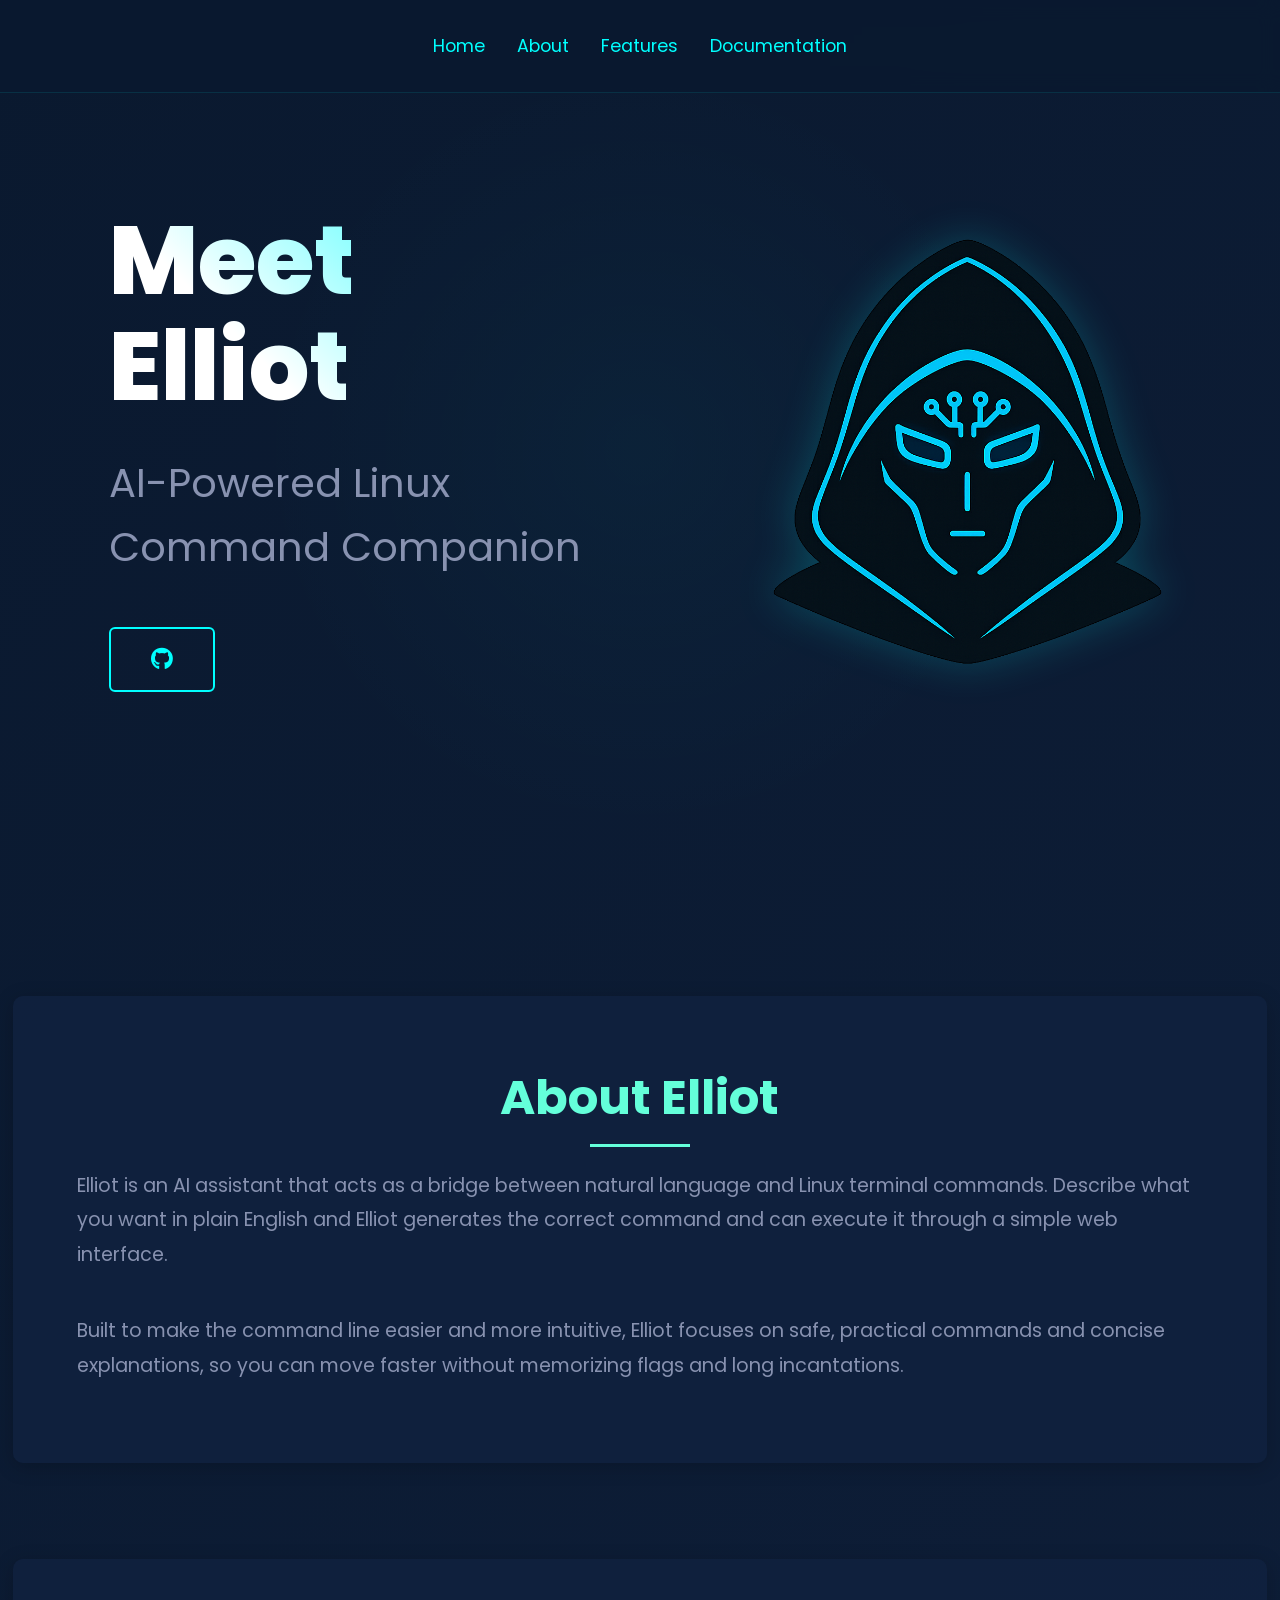
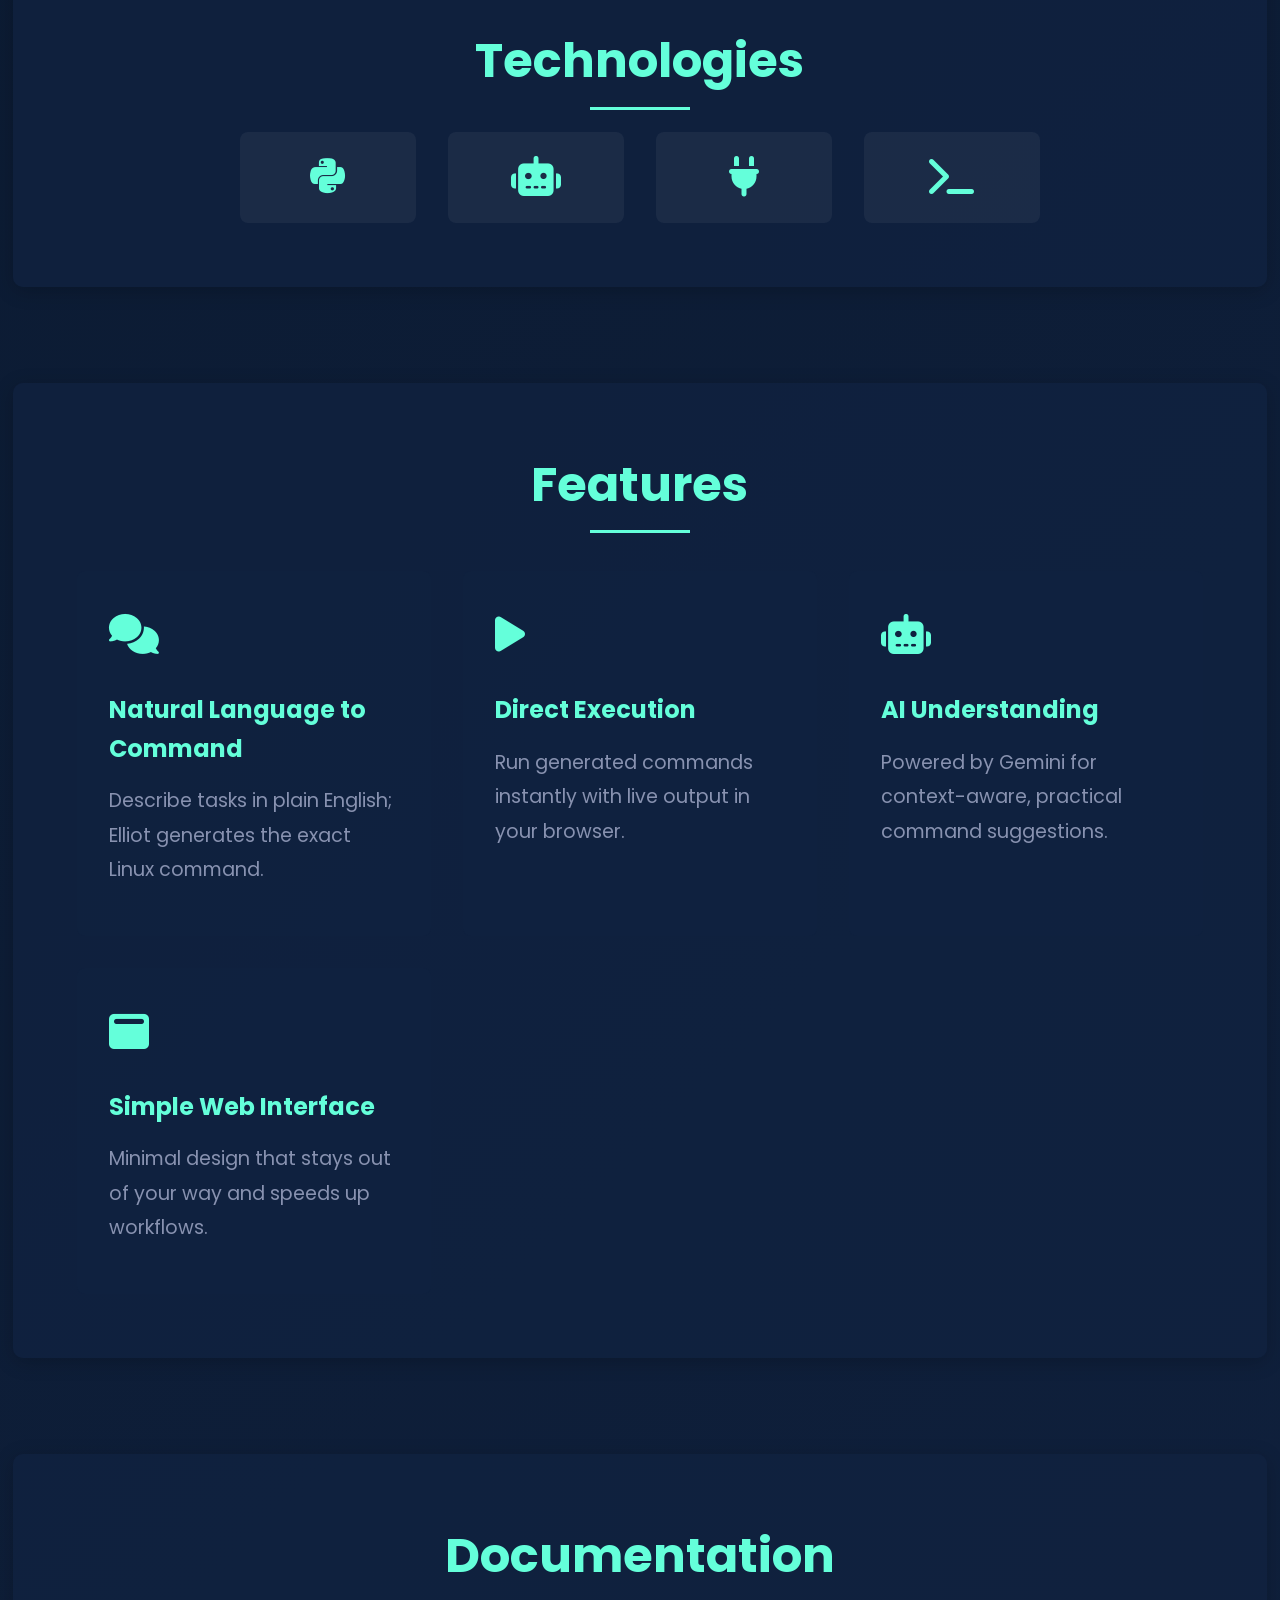
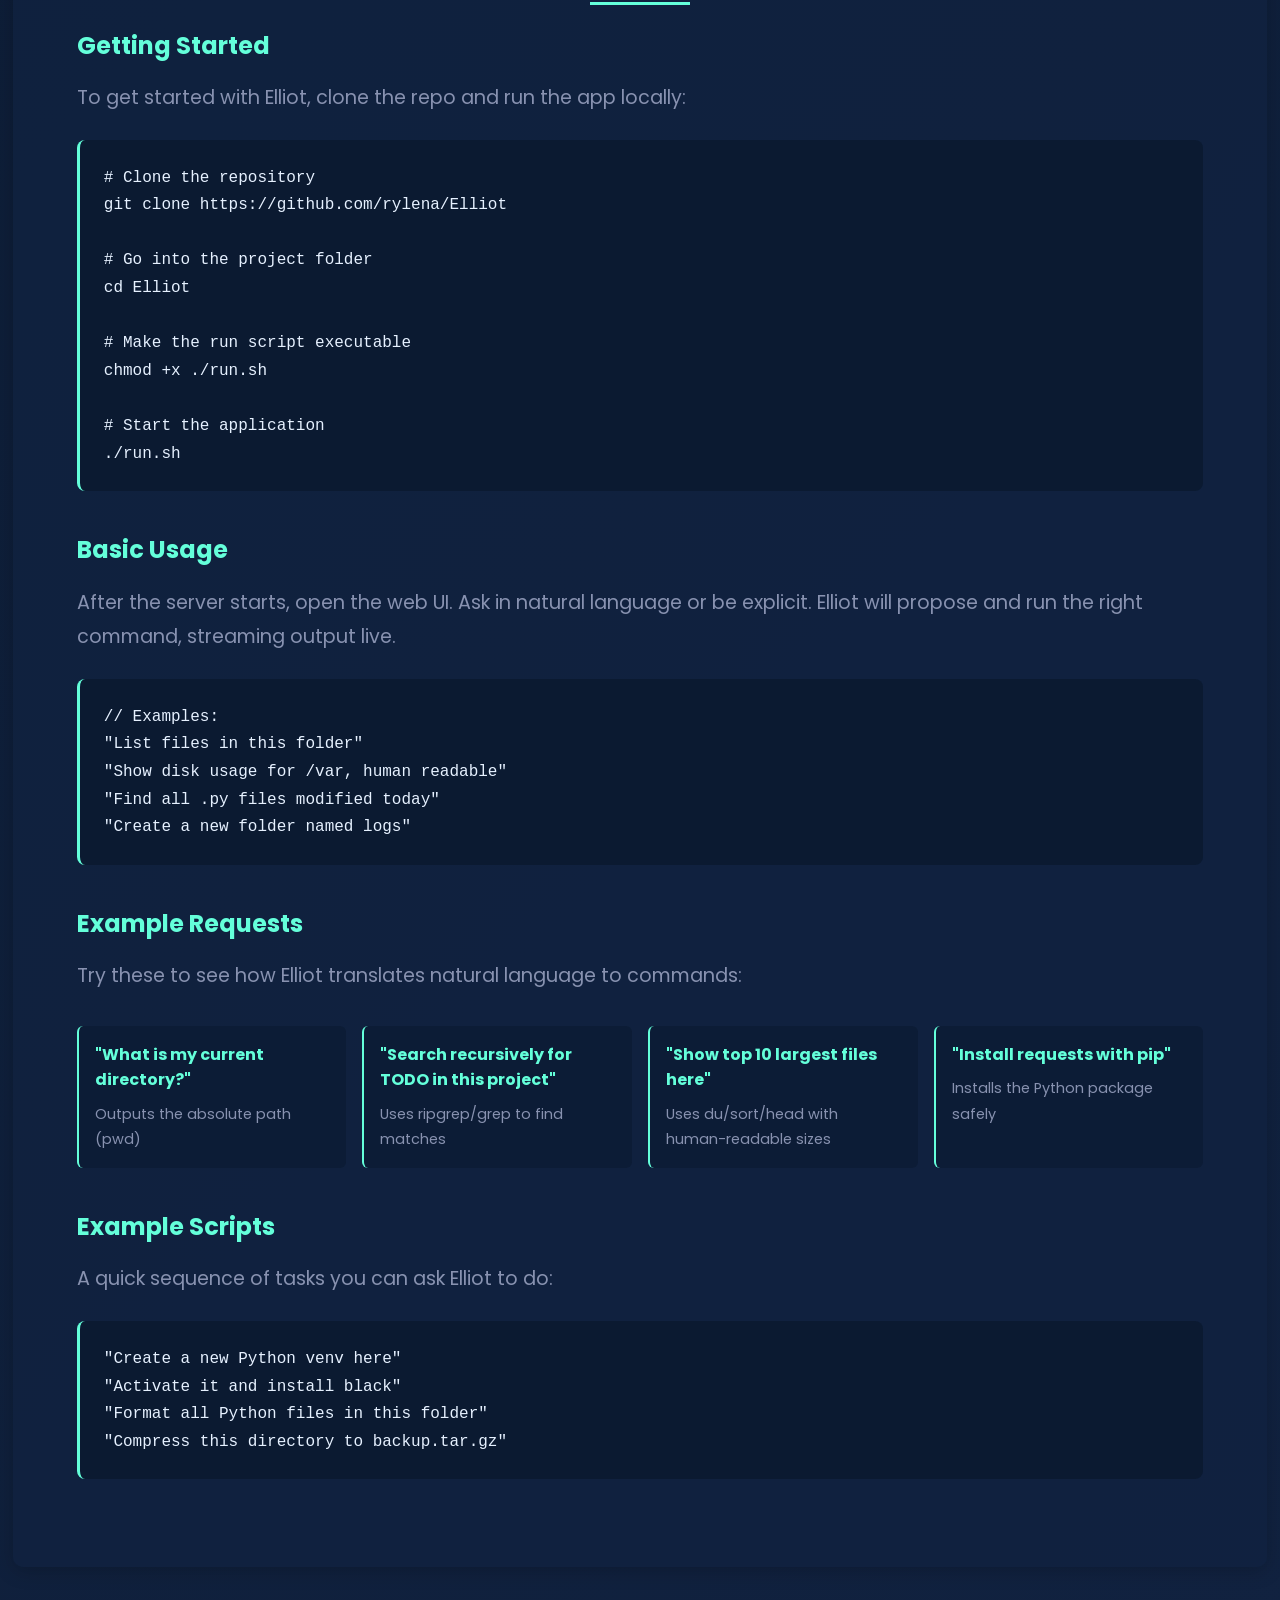
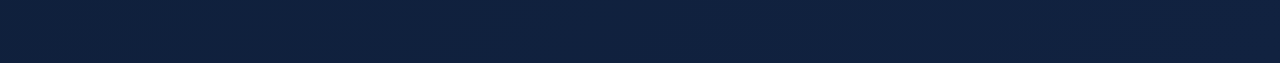
==== index.html @ 81763616 "adding elliots website" ====
<!DOCTYPE html>
<html lang="en">
<head>
    <meta charset="UTF-8">
    <meta name="viewport" content="width=device-width, initial-scale=1.0">
    <title>Elliot | AI-Powered Linux Command Companion</title>
    <link rel="preconnect" href="https://fonts.googleapis.com">
    <link rel="preconnect" href="https://fonts.gstatic.com" crossorigin>
    <link href="https://fonts.googleapis.com/css2?family=Poppins:wght@300;400;500;600;700;800&display=swap" rel="stylesheet">
    <link rel="stylesheet" href="https://cdnjs.cloudflare.com/ajax/libs/font-awesome/6.5.1/css/all.min.css">
    <link href="https://unpkg.com/aos@2.3.1/dist/aos.css" rel="stylesheet">
    <style>
        /* Reset and base styles */
        * {
            margin: 0;
            padding: 0;
            box-sizing: border-box;
            font-family: 'Poppins', sans-serif;
        }

        body {
            background: linear-gradient(135deg, #0a192f 0%, #112240 100%);
            color: #e6f1ff;
            line-height: 1.6;
        }

        /* Navbar styles */
        .navbar {
            padding: 2rem;
            position: fixed;
            width: 100%;
            top: 0;
            z-index: 100;
            background: rgba(10, 25, 47, 0.85);
            backdrop-filter: blur(10px);
            -webkit-backdrop-filter: blur(10px);
            border-bottom: 1px solid rgba(0, 255, 255, 0.1);
        }

        .nav-links {
            display: flex;
            justify-content: center;
            gap: 2rem;
            list-style: none;
            max-width: 1800px;
            width: 98%;
            margin: 0 auto;
        }

        .nav-links a {
            color: #00ffff;
            text-decoration: none;
            font-size: 1.1rem;
            position: relative;
            transition: color 0.3s ease;
        }

        .nav-links a::after {
            content: '';
            position: absolute;
            width: 0;
            height: 2px;
            bottom: -5px;
            left: 0;
            background-color: #00ffff;
            transition: width 0.3s ease;
        }

        .nav-links a:hover::after {
            width: 100%;
        }

        /* Hero section */
        .hero {
            min-height: 100vh;
            position: relative;
            overflow: hidden;
            display: flex;
            align-items: center;
        }

        /* Add a subtle animated pattern overlay */
        .hero::before {
            content: '';
            position: absolute;
            top: 0;
            left: 0;
            right: 0;
            bottom: 0;
            background: radial-gradient(circle at 50% 50%, rgba(0, 255, 255, 0.03) 0%, transparent 50%);
            animation: pulse 8s ease-in-out infinite;
        }

        .hero-content {
            display: flex;
            align-items: center;
            justify-content: space-between;
            max-width: 1800px;
            width: 98%;
            margin: 0 auto;
            position: relative;
            gap: 6rem;
            padding: 0 2rem;
        }

        .hero-text {
            flex: 1;
            padding-left: 4rem;
        }

        .hero-content h1 {
            font-size: 8rem;
            font-weight: 800;
            background: linear-gradient(45deg, #ffffff 30%, #00ffff 100%);
            -webkit-background-clip: text;
            -webkit-text-fill-color: transparent;
            margin-bottom: 2rem;
            line-height: 1.1;
        }

        .hero-content h2 {
            font-size: 3rem;
            color: #8892b0;
            font-weight: 400;
            margin-bottom: 3rem;
        }

        .hero-image {
            flex: 0 0 45%;
            display: flex;
            justify-content: center;
            align-items: center;
            position: relative;
            animation: float 6s ease-in-out infinite;
        }

        .logo {
            max-width: 100%;
            height: auto;
            filter: drop-shadow(0 0 20px rgba(0, 255, 255, 0.2));
        }

        .github-link {
            display: inline-flex;
            align-items: center;
            gap: 0.8rem;
            padding: 1.2rem 2.5rem;
            font-size: 1.4rem;
            color: #00ffff;
            border: 2px solid #00ffff;
            border-radius: 6px;
            text-decoration: none;
            transition: all 0.3s ease;
            position: relative;
            overflow: hidden;
        }

        .github-link:hover {
            background: rgba(0, 255, 255, 0.1);
            transform: translateY(-2px);
        }

        .github-link::before {
            content: '';
            position: absolute;
            top: 50%;
            left: 50%;
            width: 0;
            height: 0;
            background: rgba(0, 255, 255, 0.1);
            border-radius: 50%;
            transform: translate(-50%, -50%);
            transition: width 0.6s ease, height 0.6s ease;
        }

        .github-link:hover::before {
            width: 300px;
            height: 300px;
        }

        /* Card styles */
        .card {
            background: rgba(17, 34, 64, 0.8);
            border-radius: 10px;
            padding: 4rem;
            margin: 6rem auto;
            max-width: 1800px;
            width: 98%;
            box-shadow: 0 4px 20px rgba(0, 0, 0, 0.2);
            transition: transform 0.3s ease;
        }

        .card:hover {
            transform: translateY(-5px);
        }

        .section-title {
            color: #64ffda;
            font-size: 3rem;
            margin-bottom: 2rem;
            position: relative;
            text-align: center;
        }

        .section-title::after {
            content: '';
            position: absolute;
            bottom: -10px;
            left: 50%;
            transform: translateX(-50%);
            width: 100px;
            height: 3px;
            background: #64ffda;
        }

        /* Tech grid */
        .tech-grid {
            display: grid;
            grid-template-columns: repeat(4, 1fr);
            gap: 2rem;
            margin-top: 2rem;
            max-width: 800px;
            margin-left: auto;
            margin-right: auto;
        }

        .tech-item {
            position: relative;
            text-align: center;
            padding: 1.5rem;
            background: rgba(255, 255, 255, 0.05);
            border-radius: 8px;
            transition: all 0.3s ease;
        }

        .tech-item i {
            font-size: 2.5rem;
            color: #64ffda;
            transition: transform 0.3s ease;
        }

        .tech-tooltip {
            position: absolute;
            top: 100%;
            left: 50%;
            transform: translateX(-50%);
            background: rgba(10, 25, 47, 0.95);
            padding: 1rem;
            border-radius: 8px;
            width: 200px;
            opacity: 0;
            visibility: hidden;
            transition: all 0.3s ease;
            z-index: 10;
            backdrop-filter: blur(5px);
            border: 1px solid rgba(100, 255, 218, 0.2);
            box-shadow: 0 4px 20px rgba(0, 0, 0, 0.2);
        }

        .tech-tooltip h3 {
            color: #64ffda;
            margin-bottom: 0.5rem;
            font-size: 1.1rem;
        }

        .tech-tooltip p {
            color: #8892b0;
            font-size: 0.9rem;
            line-height: 1.4;
            margin: 0;
        }

        .tech-item:hover {
            background: rgba(100, 255, 218, 0.1);
        }

        .tech-item:hover i {
            transform: translateY(-5px);
        }

        .tech-item:hover .tech-tooltip {
            opacity: 1;
            visibility: visible;
            top: 110%;
        }

        /* Features section */
        .features {
            display: grid;
            grid-template-columns: repeat(auto-fit, minmax(300px, 1fr));
            gap: 2rem;
            margin-top: 3rem;
        }

        .feature {
            background: rgba(17, 34, 64, 0.5);
            border-radius: 8px;
            padding: 2rem;
            transition: all 0.3s ease;
        }

        .feature:hover {
            transform: translateY(-5px);
            background: rgba(17, 34, 64, 0.8);
        }

        .feature-icon {
            font-size: 2.5rem;
            color: #64ffda;
            margin-bottom: 1.5rem;
        }

        .feature h3 {
            color: #e6f1ff;
            font-size: 1.5rem;
            margin-bottom: 1rem;
        }

        .feature p {
            color: #8892b0;
            font-size: 1rem;
            line-height: 1.6;
        }

        /* Code blocks */
        .code-block {
            background: rgba(10, 25, 47, 0.8);
            border-radius: 8px;
            padding: 1.5rem;
            margin: 1.5rem 0;
            overflow-x: auto;
            border-left: 3px solid #64ffda;
        }

        .code-block code {
            color: #e6f1ff;
            font-family: 'Courier New', monospace;
            font-size: 1rem;
            line-height: 1.6;
        }

        /* Text styles */
        .card p {
            color: #8892b0;
            font-size: 1.2rem;
            line-height: 1.8;
            margin-bottom: 1rem;
        }

        .card h3 {
            color: #64ffda;
            font-size: 1.5rem;
            margin: 2.5rem 0 1rem;
        }

        .card h3:first-of-type {
            margin-top: 1rem;
        }

        /* Mobile styling */
        .mobile-text {
            display: none;
            color: #8892b0;
            font-size: 1.1rem;
            line-height: 1.6;
        }

        .desktop-text {
            display: block;
        }

        /* Animations */
        @keyframes float {
            0%, 100% { transform: translateY(0); }
            50% { transform: translateY(-20px); }
        }

        @keyframes pulse {
            0%, 100% { opacity: 0.5; }
            50% { opacity: 0.8; }
        }

        /* Command list styles */
        .command-list {
            display: grid;
            grid-template-columns: repeat(auto-fit, minmax(200px, 1fr));
            gap: 1rem;
            margin: 2rem 0;
        }

        .command-item {
            background: rgba(10, 25, 47, 0.5);
            border-radius: 6px;
            padding: 1rem;
            border-left: 2px solid #64ffda;
        }

        .command-item strong {
            color: #64ffda;
            display: block;
            margin-bottom: 0.5rem;
        }

        .command-item span {
            color: #8892b0;
            font-size: 0.9rem;
        }

        /* Responsive design */
        @media (max-width: 1400px) {
            .hero-content h1 {
                font-size: 6rem;
            }
            
            .hero-content h2 {
                font-size: 2.5rem;
            }
        }

        @media (max-width: 968px) {
            .hero-content {
                flex-direction: column;
                text-align: center;
                padding: 60px 2rem;
            }
            
            .hero-text {
                text-align: center;
                padding-left: 0;
            }
            
            .hero-content h1 {
                font-size: 4rem;
            }
            
            .hero-content h1 span {
                display: none;
            }
            
            .hero-content h2 {
                font-size: 1.8rem;
            }
            
            .hero-image {
                margin-top: 3rem;
                flex: 0 0 60%;
            }
            
            .logo {
                max-width: 60%;
            }
        }

        @media (max-width: 768px) {
            .navbar {
                padding: 1rem;
            }
            
            .nav-links {
                gap: 1rem;
            }
            
            .card {
                padding: 2.5rem;
                width: 95%;
                margin: 4rem auto;
            }
            
            .section-title {
                font-size: 2rem;
                margin-bottom: 1.5rem;
            }
            
            .tech-grid {
                grid-template-columns: repeat(2, 1fr);
                gap: 1rem;
            }
            
            .mobile-text {
                display: block;
            }
            
            .desktop-text {
                display: none;
            }
            
            .feature-icon {
                font-size: 2rem;
            }
            
            .command-list {
                grid-template-columns: 1fr;
            }
        }

        @media (max-width: 480px) {
            .nav-links {
                font-size: 0.9rem;
                gap: 0.75rem;
            }
            
            .hero-content h1 {
                font-size: 3rem;
            }
            
            .section-title {
                font-size: 1.75rem;
            }
        }
    </style>
</head>
<body>
    <nav class="navbar">
        <ul class="nav-links">
            <li><a href="#home">Home</a></li>
            <li><a href="#about">About</a></li>
            <li><a href="#features">Features</a></li>
            <li><a href="#documentation">Documentation</a></li>
        </ul>
    </nav>

    <section id="home" class="hero">
        <div class="hero-content">
            <div class="hero-text" data-aos="fade-right" data-aos-delay="200">
                <h1><span>Meet </span>Elliot</h1>
                <h2>AI-Powered Linux Command Companion</h2>
                <a href="https://github.com/rylena/Elliot" target="_blank" class="github-link">
                    <i class="fab fa-github"></i>
                </a>
            </div>
            <div class="hero-image" data-aos="fade-left" data-aos-delay="400">
                <img src="elliot.png" alt="Elliot Logo" class="logo">
            </div>
        </div>
    </section>

    <section id="about">
        <div class="card about-card" data-aos="fade-right">
            <h2 class="section-title">About Elliot</h2>
            <p class="desktop-text">
                Elliot is an AI assistant that acts as a bridge between natural language and Linux terminal commands. Describe what you want in plain English and Elliot generates the correct command and can execute it through a simple web interface.
            </p>
            <br>
            <p class="desktop-text">
                Built to make the command line easier and more intuitive, Elliot focuses on safe, practical commands and concise explanations, so you can move faster without memorizing flags and long incantations.
            </p>
            <p class="mobile-text">
                Elliot turns plain English into Linux commands and runs them for you via the web UI.
            </p>
        </div>

        <div class="card" data-aos="fade-left">
            <h2 class="section-title">Technologies</h2>
            <div class="tech-grid">
                <div class="tech-item" data-aos="fade-up" data-aos-delay="100">
                    <i class="fab fa-python"></i>
                    <div class="tech-tooltip">
                        <h3>Python</h3>
                        <p>Server and terminal orchestration using Flask and PTY.</p>
                    </div>
                </div>
                <div class="tech-item" data-aos="fade-up" data-aos-delay="200">
                    <i class="fas fa-robot"></i>
                    <div class="tech-tooltip">
                        <h3>Gemini API</h3>
                        <p>LLM-powered understanding of natural language requests.</p>
                    </div>
                </div>
                <div class="tech-item" data-aos="fade-up" data-aos-delay="300">
                    <i class="fas fa-plug"></i>
                    <div class="tech-tooltip">
                        <h3>WebSockets</h3>
                        <p>Real-time streaming between the browser and terminal backend.</p>
                    </div>
                </div>
                <div class="tech-item" data-aos="fade-up" data-aos-delay="400">
                    <i class="fas fa-terminal"></i>
                    <div class="tech-tooltip">
                        <h3>Terminal Backend</h3>
                        <p>Interactive Bash session with live output rendering.</p>
                    </div>
                </div>
            </div>
        </div>
    </section>

    <section id="features">
        <div class="card" data-aos="fade-up">
            <h2 class="section-title">Features</h2>
            <div class="features">
                <div class="feature" data-aos="fade-up" data-aos-delay="100">
                    <div class="feature-icon">
                        <i class="fas fa-comments"></i>
                    </div>
                    <h3>Natural Language to Command</h3>
                    <p>Describe tasks in plain English; Elliot generates the exact Linux command.</p>
                </div>
                <div class="feature" data-aos="fade-up" data-aos-delay="200">
                    <div class="feature-icon">
                        <i class="fas fa-play"></i>
                    </div>
                    <h3>Direct Execution</h3>
                    <p>Run generated commands instantly with live output in your browser.</p>
                </div>
                <div class="feature" data-aos="fade-up" data-aos-delay="300">
                    <div class="feature-icon">
                        <i class="fas fa-robot"></i>
                    </div>
                    <h3>AI Understanding</h3>
                    <p>Powered by Gemini for context-aware, practical command suggestions.</p>
                </div>
                <div class="feature" data-aos="fade-up" data-aos-delay="400">
                    <div class="feature-icon">
                        <i class="fas fa-window-maximize"></i>
                    </div>
                    <h3>Simple Web Interface</h3>
                    <p>Minimal design that stays out of your way and speeds up workflows.</p>
                </div>
            </div>
        </div>
    </section>

    <section id="documentation">
        <div class="card" data-aos="fade-up">
            <h2 class="section-title">Documentation</h2>
            
            <h3>Getting Started</h3>
            <p class="desktop-text">
                To get started with Elliot, clone the repo and run the app locally:
            </p>
            <div class="code-block">
                <code>
# Clone the repository<br>
git clone https://github.com/rylena/Elliot<br>
<br>
# Go into the project folder<br>
cd Elliot<br>
<br>
# Make the run script executable<br>
chmod +x ./run.sh<br>
<br>
# Start the application<br>
./run.sh
                </code>
            </div>

            <h3>Basic Usage</h3>
            <p class="desktop-text">
                After the server starts, open the web UI. Ask in natural language or be explicit. Elliot will propose and run the right command, streaming output live.
            </p>
            <div class="code-block">
                <code>
// Examples:<br>
"List files in this folder"<br>
"Show disk usage for /var, human readable"<br>
"Find all .py files modified today"<br>
"Create a new folder named logs"<br>
                </code>
            </div>

            <h3>Example Requests</h3>
            <p class="desktop-text">
                Try these to see how Elliot translates natural language to commands:
            </p>
            <div class="command-list">
                <div class="command-item">
                    <strong>"What is my current directory?"</strong>
                    <span>Outputs the absolute path (pwd)</span>
                </div>
                <div class="command-item">
                    <strong>"Search recursively for TODO in this project"</strong>
                    <span>Uses ripgrep/grep to find matches</span>
                </div>
                <div class="command-item">
                    <strong>"Show top 10 largest files here"</strong>
                    <span>Uses du/sort/head with human-readable sizes</span>
                </div>
                <div class="command-item">
                    <strong>"Install requests with pip"</strong>
                    <span>Installs the Python package safely</span>
                </div>
            </div>

            <h3>Example Scripts</h3>
            <p class="desktop-text">
                A quick sequence of tasks you can ask Elliot to do:
            </p>
            <div class="code-block">
                <code>
"Create a new Python venv here"<br>
"Activate it and install black"<br>
"Format all Python files in this folder"<br>
"Compress this directory to backup.tar.gz"
                </code>
            </div>
            
          
        </div>
    </section>

    <script src="https://unpkg.com/aos@2.3.1/dist/aos.js"></script>
    <script>
      AOS.init({
        duration: 1000,
        once: true,
        offset: 100
      });
    </script>
</body>
</html>
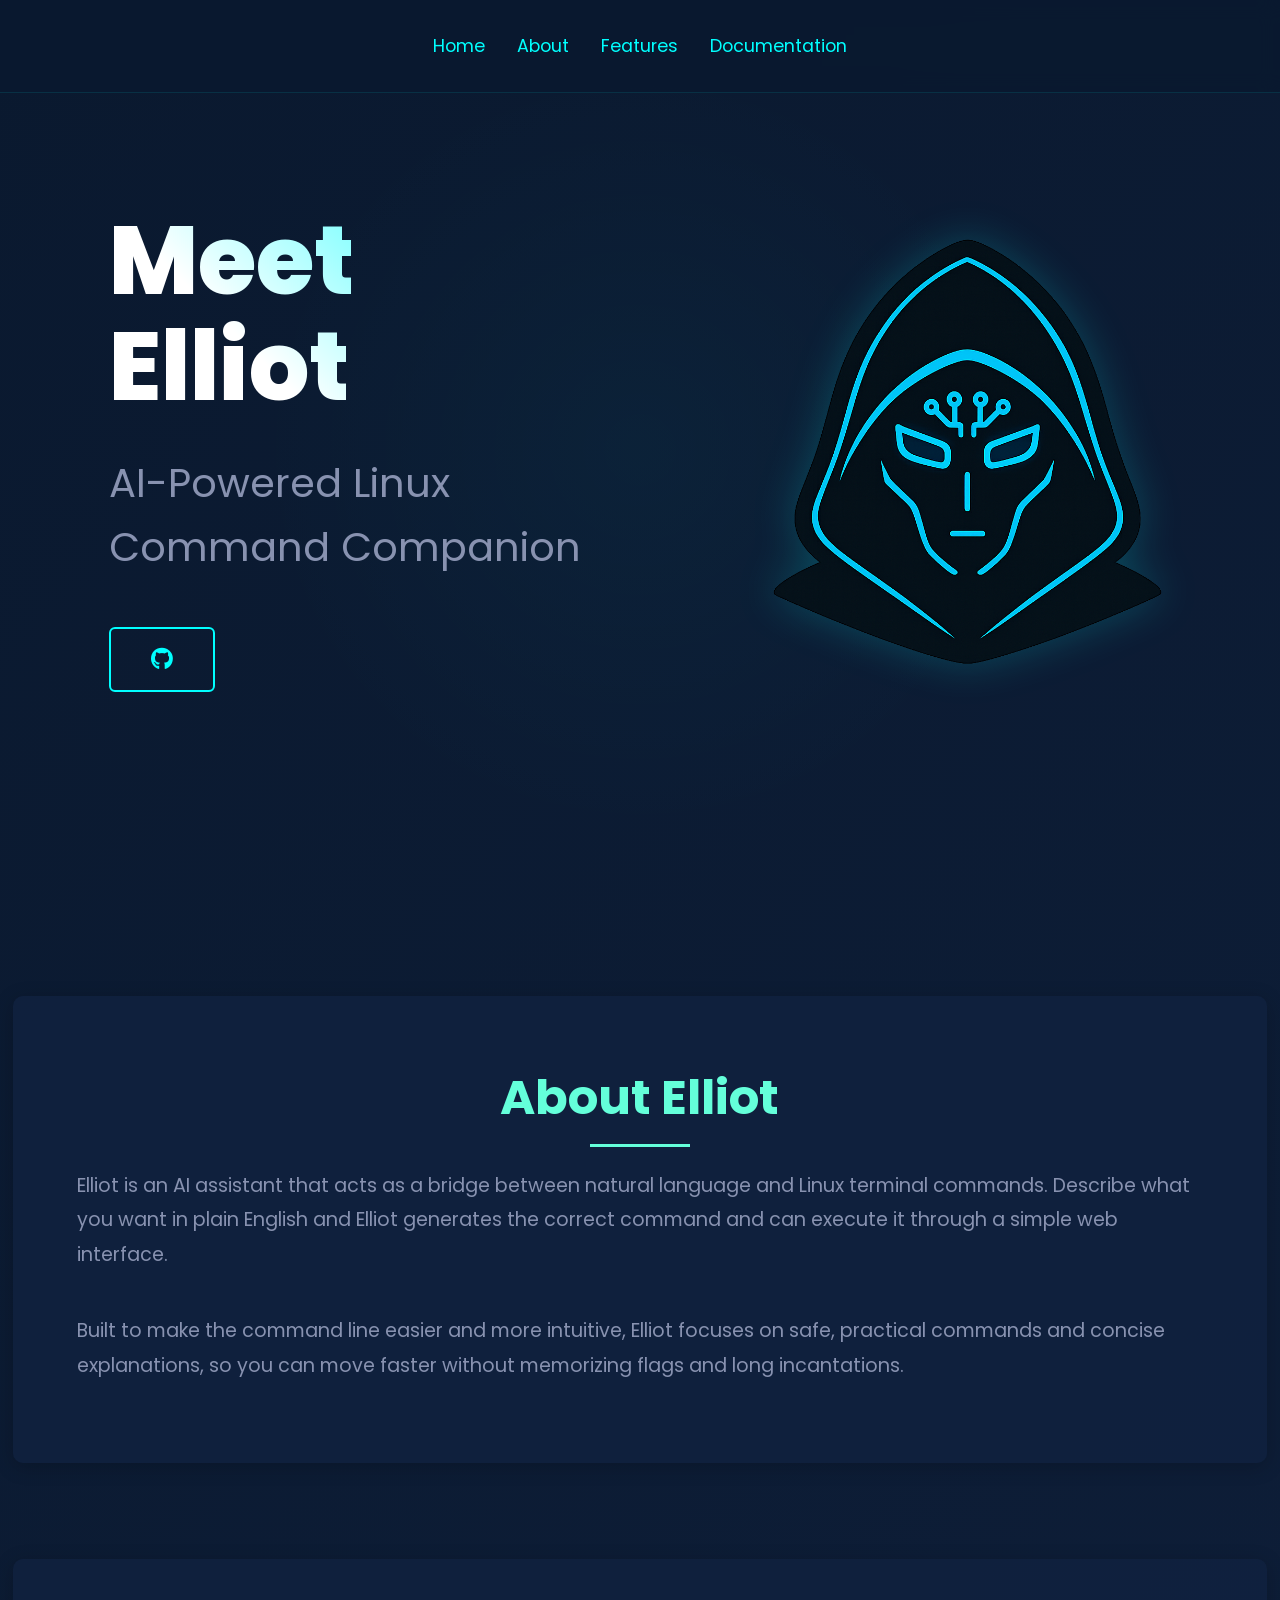
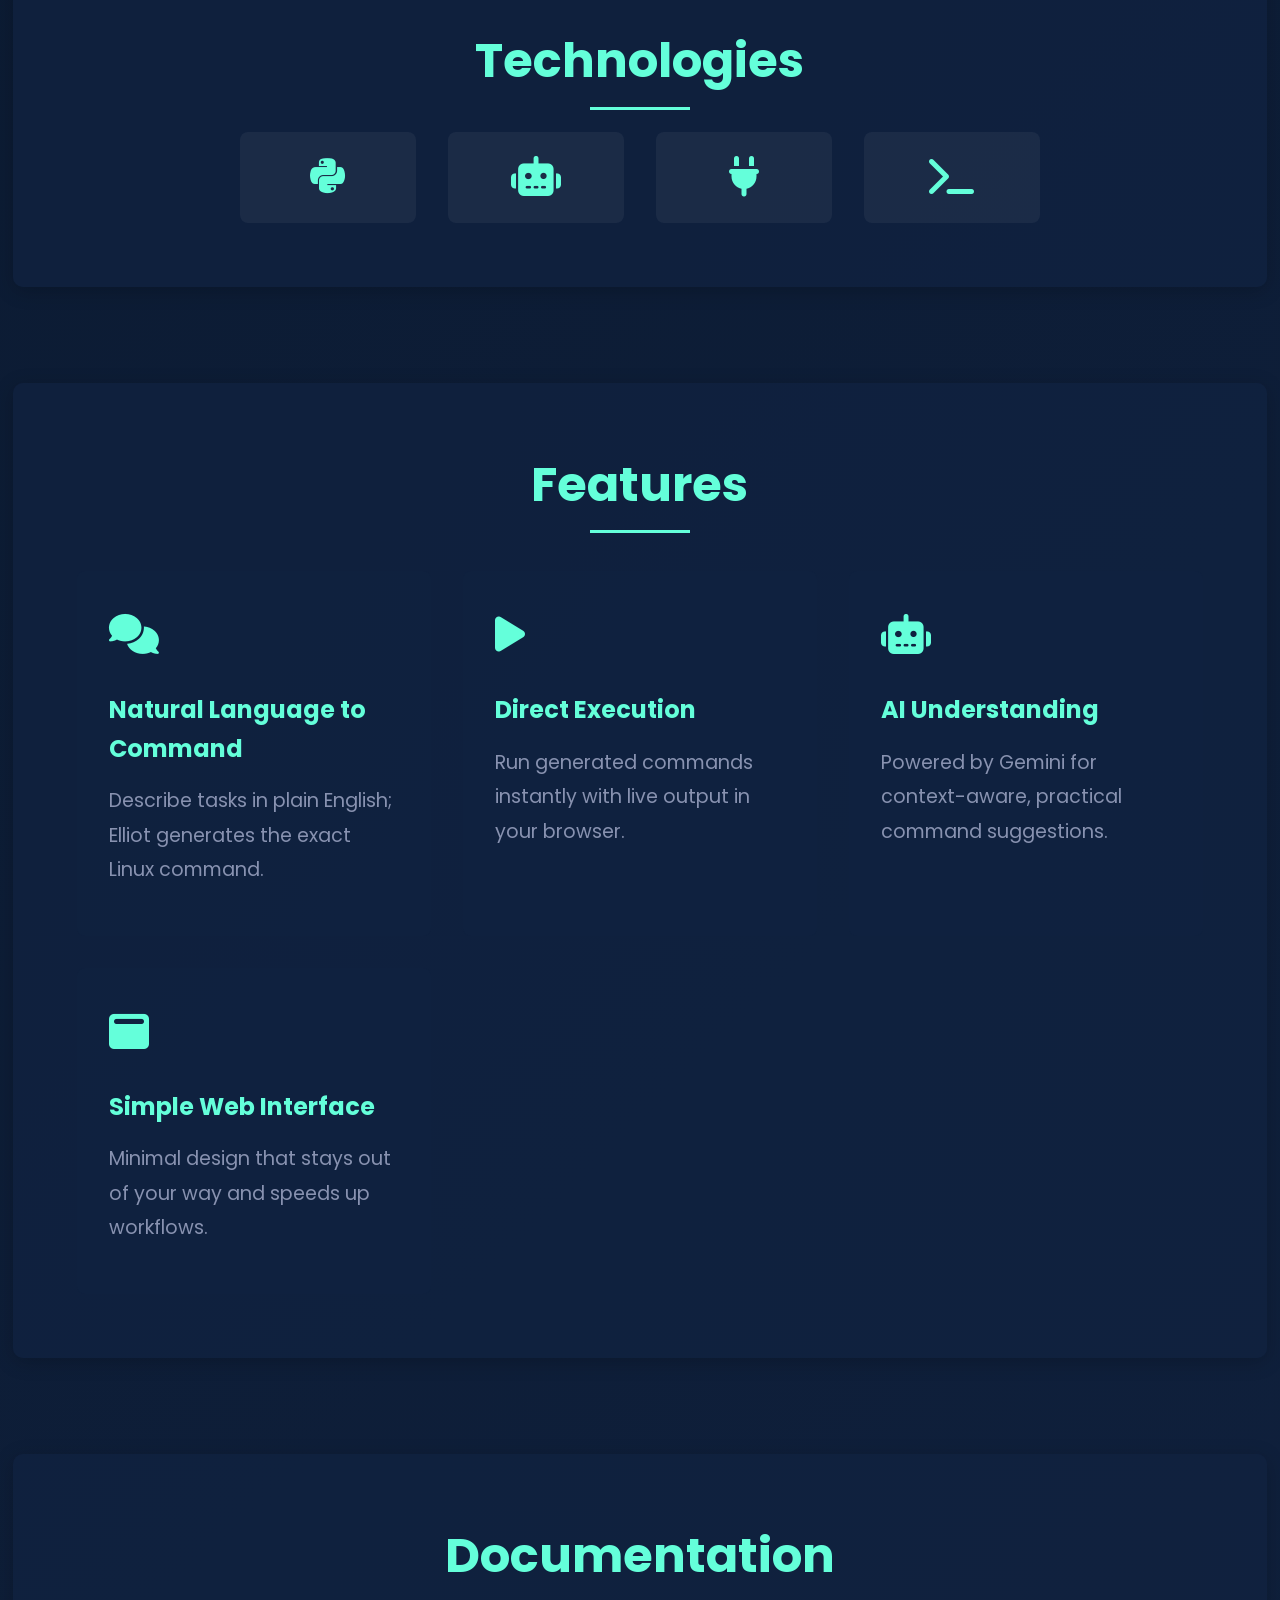
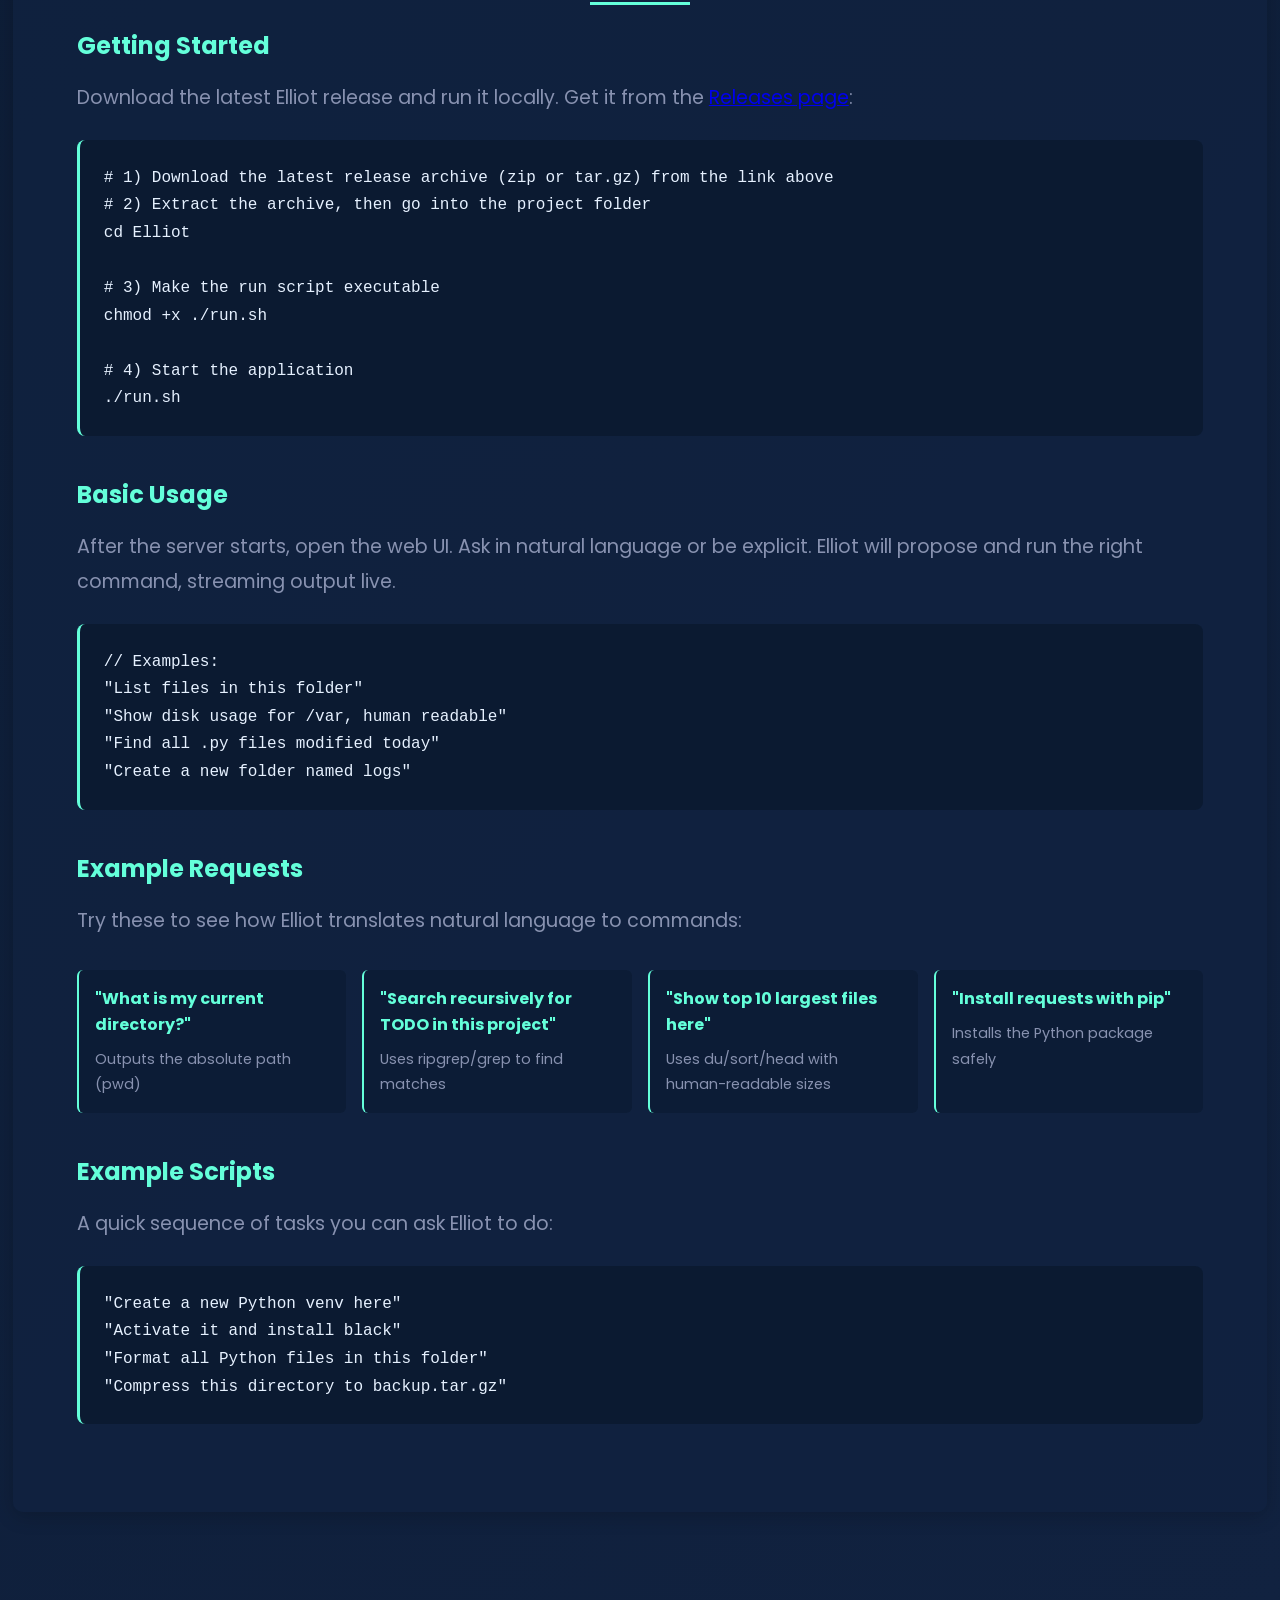
==== commit d50b65e9: "making changes to the website" ====
--- a/index.html
+++ b/index.html
@@ -627,20 +627,19 @@
             
             <h3>Getting Started</h3>
             <p class="desktop-text">
-                To get started with Elliot, clone the repo and run the app locally:
+                Download the latest Elliot release and run it locally. Get it from the 
+                <a href="https://github.com/rylena/Elliot/releases/tag/Elliot" target="_blank" rel="noopener">Releases page</a>:
             </p>
             <div class="code-block">
                 <code>
-# Clone the repository<br>
-git clone https://github.com/rylena/Elliot<br>
-<br>
-# Go into the project folder<br>
+# 1) Download the latest release archive (zip or tar.gz) from the link above<br>
+# 2) Extract the archive, then go into the project folder<br>
 cd Elliot<br>
 <br>
-# Make the run script executable<br>
+# 3) Make the run script executable<br>
 chmod +x ./run.sh<br>
 <br>
-# Start the application<br>
+# 4) Start the application<br>
 ./run.sh
                 </code>
             </div>
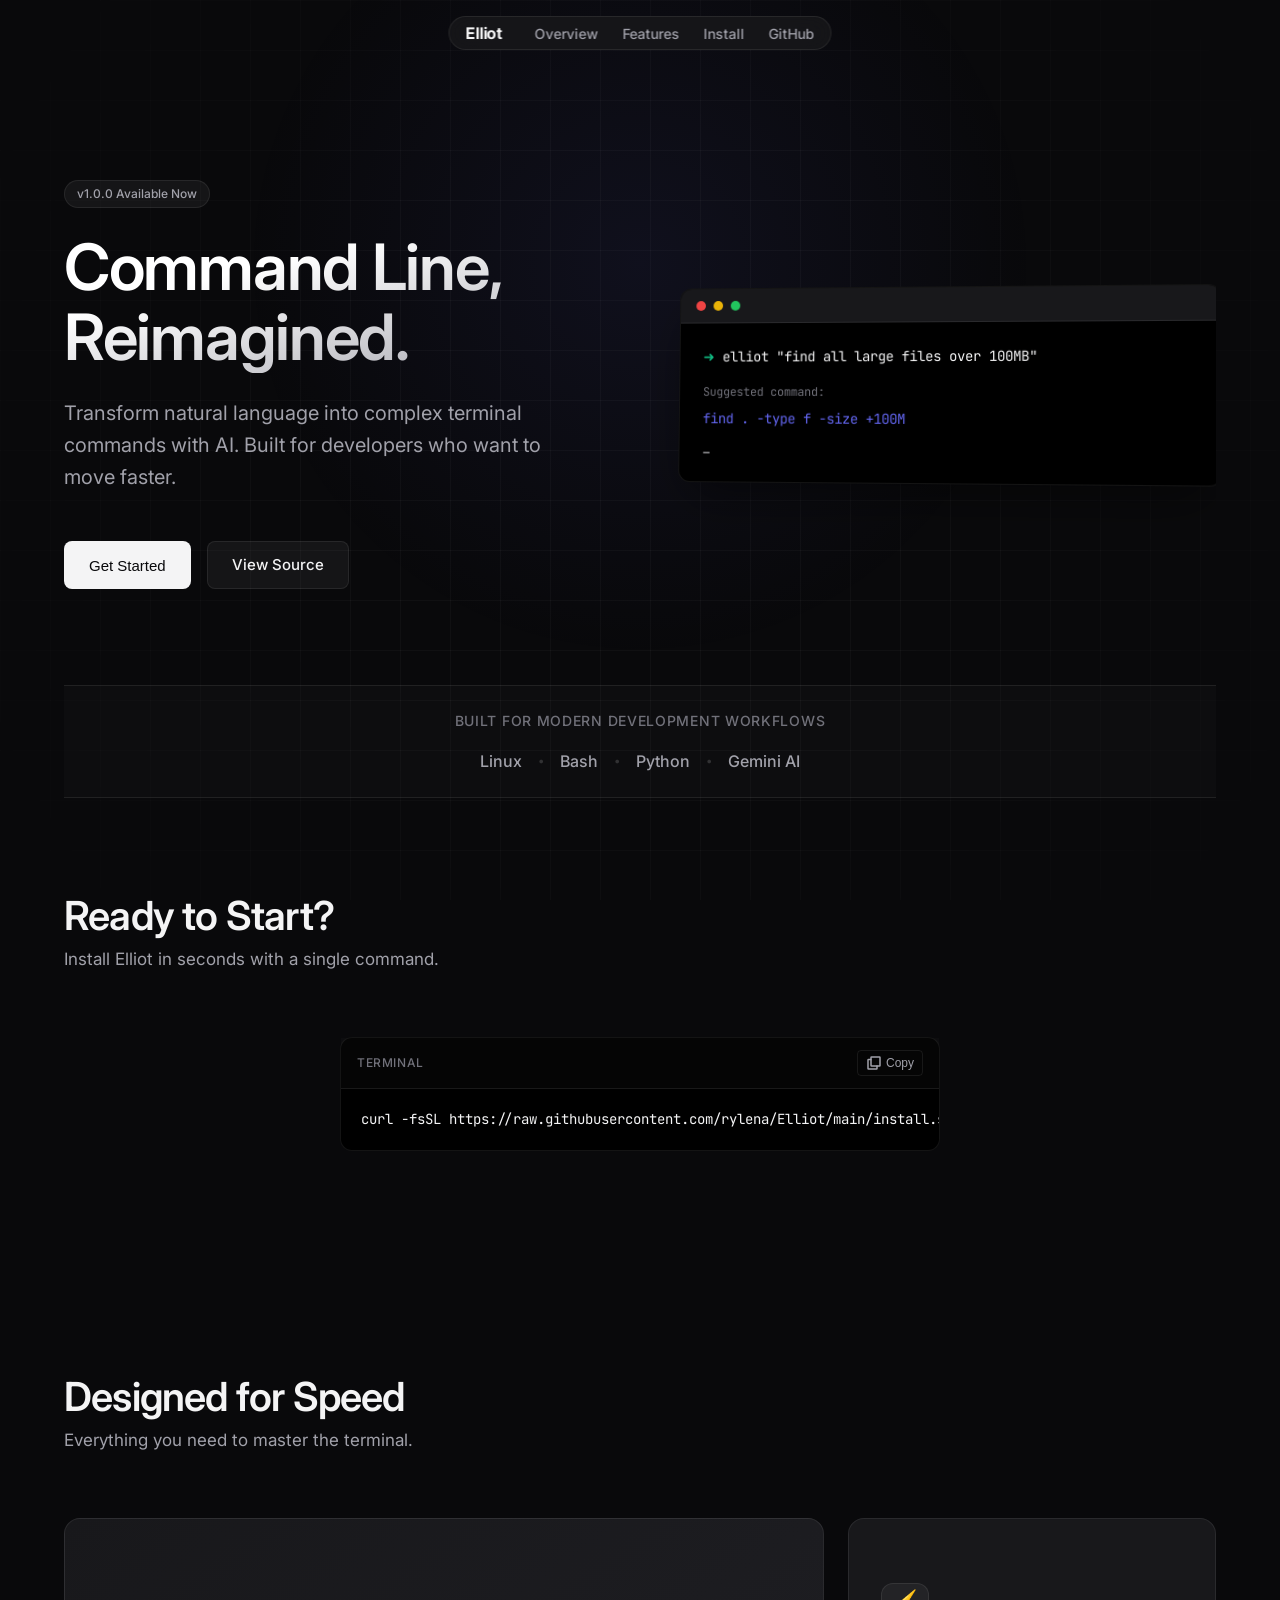
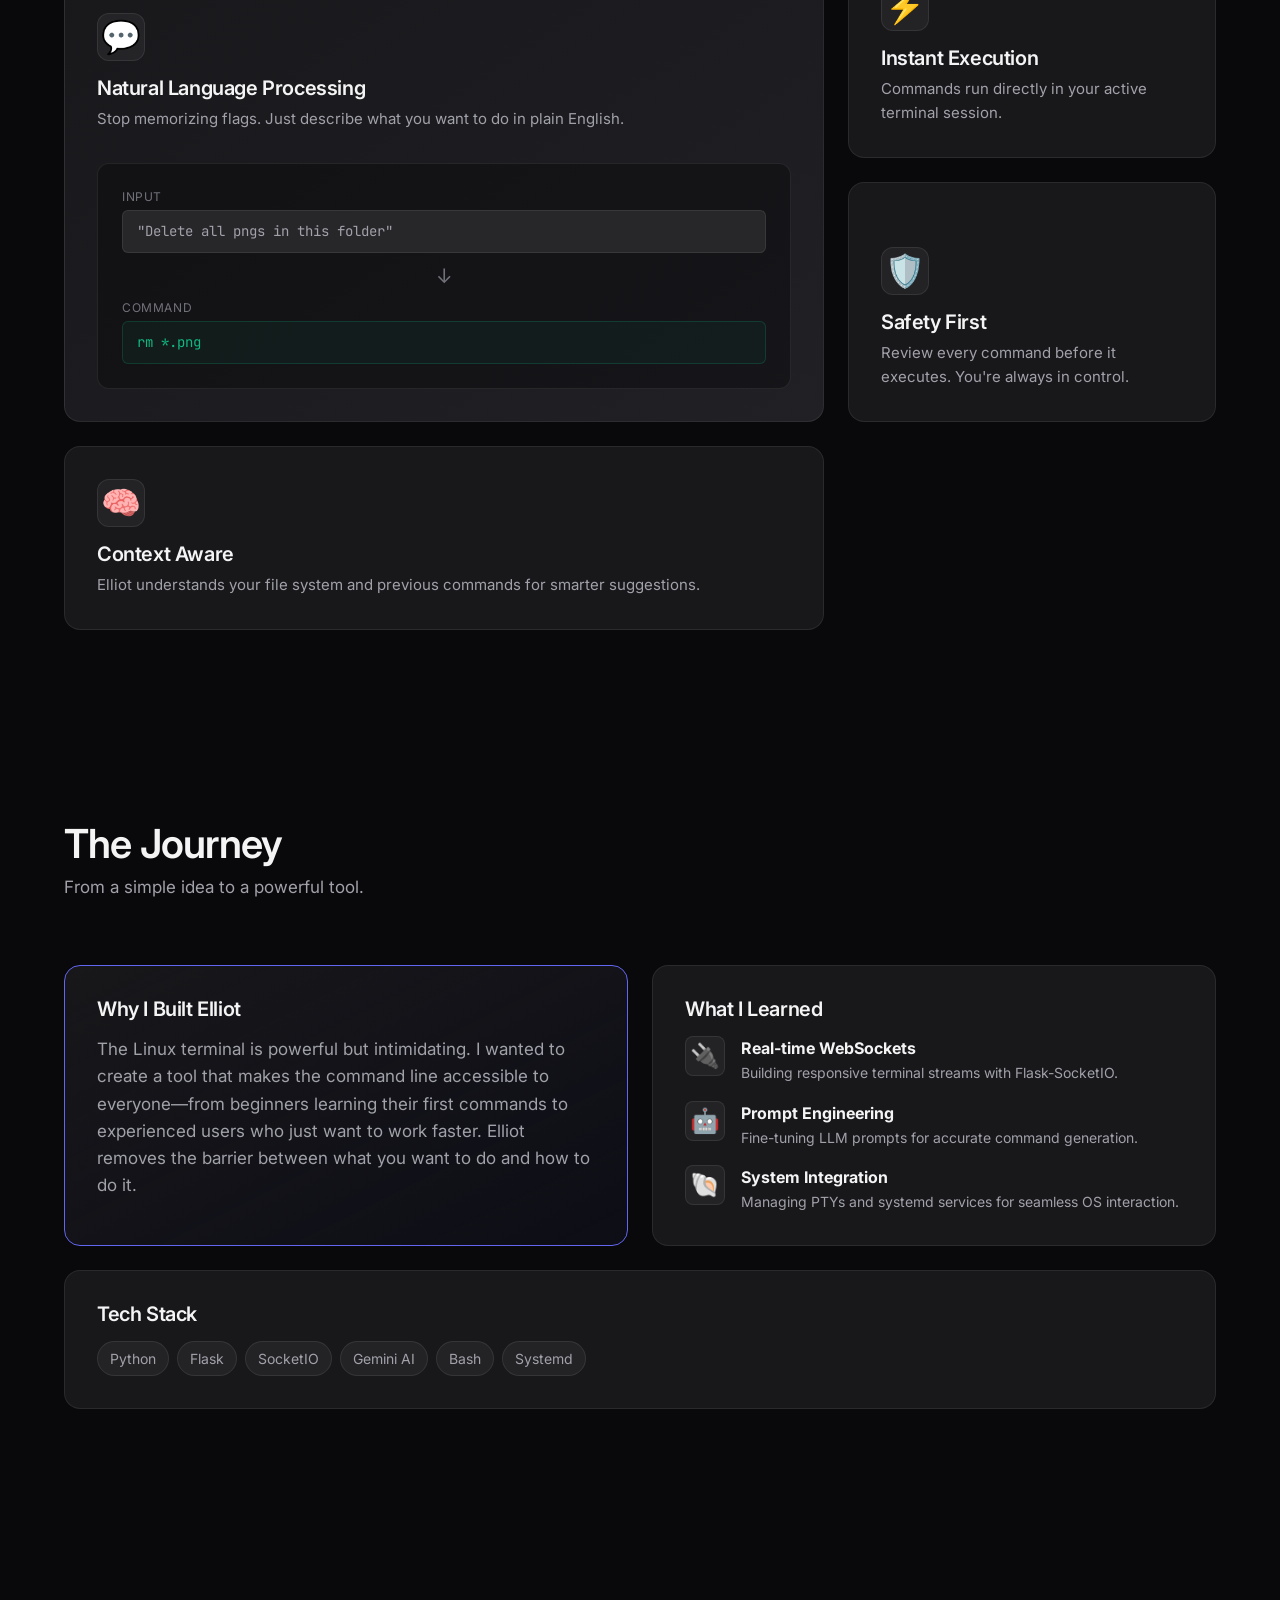
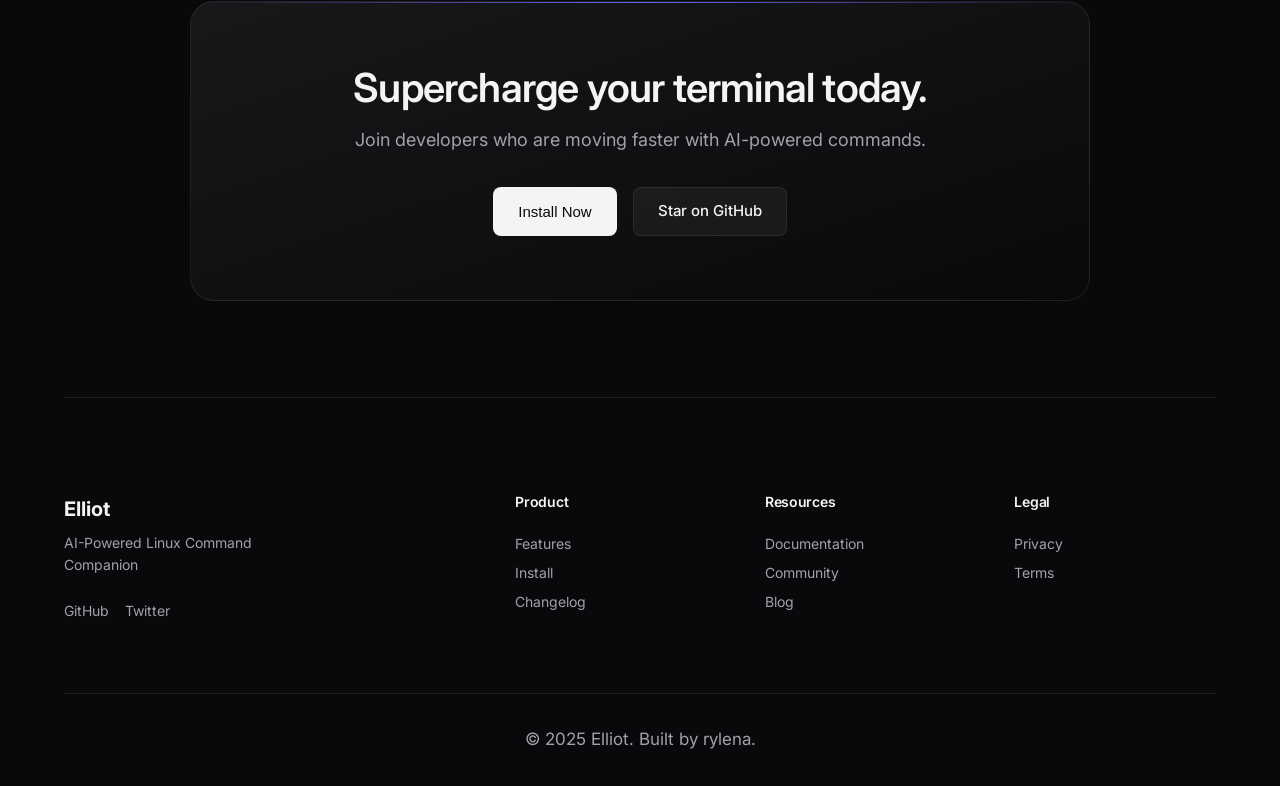
==== commit da44d9d0: "pls" ====
--- a/index.html
+++ b/index.html
@@ -1,710 +1,321 @@
-
 <!DOCTYPE html>
 <html lang="en">
+
 <head>
     <meta charset="UTF-8">
     <meta name="viewport" content="width=device-width, initial-scale=1.0">
-    <title>Elliot | AI-Powered Linux Command Companion</title>
+    <title>Elliot - AI-Powered Linux Command Companion</title>
+    <meta name="description"
+        content="Transform natural language into Linux commands with AI. Elliot makes the terminal accessible to everyone.">
+    <link rel="stylesheet" href="style.css">
     <link rel="preconnect" href="https://fonts.googleapis.com">
     <link rel="preconnect" href="https://fonts.gstatic.com" crossorigin>
-    <link href="https://fonts.googleapis.com/css2?family=Poppins:wght@300;400;500;600;700;800&display=swap" rel="stylesheet">
-    <link rel="stylesheet" href="https://cdnjs.cloudflare.com/ajax/libs/font-awesome/6.5.1/css/all.min.css">
-    <link href="https://unpkg.com/aos@2.3.1/dist/aos.css" rel="stylesheet">
-    <style>
-        /* Reset and base styles */
-        * {
-            margin: 0;
-            padding: 0;
-            box-sizing: border-box;
-            font-family: 'Poppins', sans-serif;
+    <link
+        href="https://fonts.googleapis.com/css2?family=Inter:wght@300;400;500;600;700&family=JetBrains+Mono:wght@400;500&display=swap"
+        rel="stylesheet">
+</head>
+
+<body>
+    <div class="bg-grid"></div>
+    <div class="intro-overlay">
+        <h1 class="intro-title">ELLIOT</h1>
+    </div>
+
+    <nav class="navbar">
+        <div class="nav-container">
+            <a href="#home" class="nav-logo">Elliot</a>
+            <ul class="nav-menu">
+                <li><a href="#home" class="nav-link">Overview</a></li>
+                <li><a href="#features" class="nav-link">Features</a></li>
+                <li><a href="#install" class="nav-link">Install</a></li>
+                <li><a href="https://github.com/rylena/Elliot" class="nav-link" target="_blank">GitHub</a></li>
+            </ul>
+            <button class="nav-toggle" aria-label="Toggle navigation">
+                <span class="hamburger"></span>
+            </button>
+        </div>
+    </nav>
+
+    <div class="container" id="home">
+        <header class="hero">
+            <div class="hero-content">
+                <div class="hero-text">
+                    <div class="badge">v1.0.0 Available Now</div>
+                    <h1 class="title">Command Line,<br>Reimagined.</h1>
+                    <p class="subtitle">Transform natural language into complex terminal commands with AI. Built for
+                        developers who want to move faster.</p>
+                    <div class="hero-actions">
+                        <button class="btn btn-primary" onclick="scrollToInstall()">Get Started</button>
+                        <a href="https://github.com/rylena/Elliot" class="btn btn-secondary" target="_blank">View
+                            Source</a>
+                    </div>
+                </div>
+                <div class="hero-visual">
+                    <div class="terminal-window">
+                        <div class="terminal-header">
+                            <span class="dot red"></span>
+                            <span class="dot yellow"></span>
+                            <span class="dot green"></span>
+                        </div>
+                        <div class="terminal-body">
+                            <div class="command-line">
+                                <span class="prompt">➜</span> <span class="cmd">elliot "find all large files over
+                                    100MB"</span>
+                            </div>
+                            <div class="output">
+                                <span class="ai-response">Suggested command:</span>
+                                <span class="code">find . -type f -size +100M</span>
+                                <span class="cursor">_</span>
+                            </div>
+                        </div>
+                    </div>
+                </div>
+            </div>
+        </header>
+
+        <div class="community-strip">
+            <p>Built for modern development workflows</p>
+            <div class="tech-icons">
+                <span>Linux</span>
+                <span class="separator">•</span>
+                <span>Bash</span>
+                <span class="separator">•</span>
+                <span>Python</span>
+                <span class="separator">•</span>
+                <span>Gemini AI</span>
+            </div>
+        </div>
+
+        <section class="install-section" id="install">
+            <div class="section-header center">
+                <h2>Ready to Start?</h2>
+                <p>Install Elliot in seconds with a single command.</p>
+            </div>
+
+            <div class="code-box">
+                <div class="code-header">
+                    <span class="code-label">Terminal</span>
+                    <button class="copy-btn" onclick="copyCode()">
+                        <svg width="16" height="16" viewBox="0 0 16 16" fill="none">
+                            <path
+                                d="M5.5 4.5H2.5C2.22386 4.5 2 4.72386 2 5V13.5C2 13.7761 2.22386 14 2.5 14H10.5C10.7761 14 11 13.7761 11 13.5V10.5"
+                                stroke="currentColor" stroke-width="1.5" />
+                            <path
+                                d="M5.5 2H13.5C13.7761 2 14 2.22386 14 2.5V10.5C14 10.7761 13.7761 11 13.5 11H5.5C5.22386 11 5 10.7761 5 10.5V2.5C5 2.22386 5.22386 2 5.5 2Z"
+                                stroke="currentColor" stroke-width="1.5" />
+                        </svg>
+                        Copy
+                    </button>
+                </div>
+                <pre class="code-content"
+                    id="install-code">curl -fsSL https://raw.githubusercontent.com/rylena/Elliot/main/install.sh | bash</pre>
+            </div>
+        </section>
+
+        <section class="features-section" id="features">
+            <div class="section-header">
+                <h2>Designed for Speed</h2>
+                <p>Everything you need to master the terminal.</p>
+            </div>
+
+            <div class="bento-grid">
+                <div class="bento-item large">
+                    <div class="bento-content">
+                        <div class="icon-wrapper">💬</div>
+                        <h3>Natural Language Processing</h3>
+                        <p>Stop memorizing flags. Just describe what you want to do in plain English.</p>
+
+                        <div class="nlp-visual">
+                            <div class="nlp-step">
+                                <span class="nlp-label">Input</span>
+                                <div class="nlp-box input">"Delete all pngs in this folder"</div>
+                            </div>
+                            <div class="nlp-arrow">↓</div>
+                            <div class="nlp-step">
+                                <span class="nlp-label">Command</span>
+                                <div class="nlp-box output">rm *.png</div>
+                            </div>
+                        </div>
+                    </div>
+                </div>
+                <div class="bento-item">
+                    <div class="bento-content">
+                        <div class="icon-wrapper">⚡</div>
+                        <h3>Instant Execution</h3>
+                        <p>Commands run directly in your active terminal session.</p>
+                    </div>
+                </div>
+                <div class="bento-item">
+                    <div class="bento-content">
+                        <div class="icon-wrapper">🛡️</div>
+                        <h3>Safety First</h3>
+                        <p>Review every command before it executes. You're always in control.</p>
+                    </div>
+                </div>
+                <div class="bento-item wide">
+                    <div class="bento-content">
+                        <div class="icon-wrapper">🧠</div>
+                        <h3>Context Aware</h3>
+                        <p>Elliot understands your file system and previous commands for smarter suggestions.</p>
+                    </div>
+                </div>
+            </div>
+        </section>
+
+        <section class="journey-section" id="journey">
+            <div class="section-header">
+                <h2>The Journey</h2>
+                <p>From a simple idea to a powerful tool.</p>
+            </div>
+
+            <div class="journey-grid">
+                <div class="journey-card highlight">
+                    <h3>Why I Built Elliot</h3>
+                    <p>
+                        The Linux terminal is powerful but intimidating. I wanted to create a tool that makes the
+                        command line
+                        accessible to everyone—from beginners learning their first commands to experienced users who
+                        just want
+                        to work faster. Elliot removes the barrier between what you want to do and how to do it.
+                    </p>
+                </div>
+
+                <div class="journey-card">
+                    <h3>What I Learned</h3>
+                    <ul class="learning-list">
+                        <li>
+                            <span class="learning-icon">🔌</span>
+                            <div>
+                                <strong>Real-time WebSockets</strong>
+                                <p>Building responsive terminal streams with Flask-SocketIO.</p>
+                            </div>
+                        </li>
+                        <li>
+                            <span class="learning-icon">🤖</span>
+                            <div>
+                                <strong>Prompt Engineering</strong>
+                                <p>Fine-tuning LLM prompts for accurate command generation.</p>
+                            </div>
+                        </li>
+                        <li>
+                            <span class="learning-icon">🐚</span>
+                            <div>
+                                <strong>System Integration</strong>
+                                <p>Managing PTYs and systemd services for seamless OS interaction.</p>
+                            </div>
+                        </li>
+                    </ul>
+                </div>
+
+                <div class="journey-card wide">
+                    <h3>Tech Stack</h3>
+                    <div class="tech-stack-visual">
+                        <span class="tech-badge">Python</span>
+                        <span class="tech-badge">Flask</span>
+                        <span class="tech-badge">SocketIO</span>
+                        <span class="tech-badge">Gemini AI</span>
+                        <span class="tech-badge">Bash</span>
+                        <span class="tech-badge">Systemd</span>
+                    </div>
+                </div>
+            </div>
+        </section>
+
+        <section class="cta-section">
+            <div class="cta-content">
+                <h2>Supercharge your terminal today.</h2>
+                <p>Join developers who are moving faster with AI-powered commands.</p>
+                <div class="cta-actions">
+                    <button class="btn btn-primary" onclick="scrollToInstall()">Install Now</button>
+                    <a href="https://github.com/rylena/Elliot" class="btn btn-secondary" target="_blank">Star on
+                        GitHub</a>
+                </div>
+            </div>
+        </section>
+
+        <footer>
+            <div class="footer-grid">
+                <div class="footer-col brand">
+                    <span class="footer-logo">Elliot</span>
+                    <p>AI-Powered Linux Command Companion</p>
+                    <div class="social-links">
+                        <a href="https://github.com/rylena/Elliot" target="_blank">GitHub</a>
+                        <a href="https://twitter.com" target="_blank">Twitter</a>
+                    </div>
+                </div>
+                <div class="footer-col">
+                    <h4>Product</h4>
+                    <a href="#features">Features</a>
+                    <a href="#install">Install</a>
+                    <a href="#">Changelog</a>
+                </div>
+                <div class="footer-col">
+                    <h4>Resources</h4>
+                    <a href="#">Documentation</a>
+                    <a href="#">Community</a>
+                    <a href="#">Blog</a>
+                </div>
+                <div class="footer-col">
+                    <h4>Legal</h4>
+                    <a href="#">Privacy</a>
+                    <a href="#">Terms</a>
+                </div>
+            </div>
+            <div class="footer-bottom">
+                <p>&copy; 2025 Elliot. Built by <a href="https://github.com/rylena" target="_blank">rylena</a>.</p>
+            </div>
+        </footer>
+    </div>
+
+    <script>
+        function copyCode() {
+            const code = document.getElementById('install-code').textContent;
+            navigator.clipboard.writeText(code).then(() => {
+                const btn = document.querySelector('.copy-btn');
+                const originalText = btn.innerHTML;
+                btn.innerHTML = `
+                    <svg width="16" height="16" viewBox="0 0 16 16" fill="none">
+                        <path d="M13.5 4.5L6 12L2.5 8.5" stroke="currentColor" stroke-width="2" stroke-linecap="round" stroke-linejoin="round"/>
+                    </svg>
+                    Copied!
+                `;
+                btn.classList.add('copied');
+
+                setTimeout(() => {
+                    btn.innerHTML = originalText;
+                    btn.classList.remove('copied');
+                }, 2000);
+            });
         }
 
-        body {
-            background: linear-gradient(135deg, #0a192f 0%, #112240 100%);
-            color: #e6f1ff;
-            line-height: 1.6;
+        function scrollToInstall() {
+            document.querySelector('.install-section').scrollIntoView({
+                behavior: 'smooth',
+                block: 'start'
+            });
         }
 
-        /* Navbar styles */
-        .navbar {
-            padding: 2rem;
-            position: fixed;
-            width: 100%;
-            top: 0;
-            z-index: 100;
-            background: rgba(10, 25, 47, 0.85);
-            backdrop-filter: blur(10px);
-            -webkit-backdrop-filter: blur(10px);
-            border-bottom: 1px solid rgba(0, 255, 255, 0.1);
-        }
-
-        .nav-links {
-            display: flex;
-            justify-content: center;
-            gap: 2rem;
-            list-style: none;
-            max-width: 1800px;
-            width: 98%;
-            margin: 0 auto;
-        }
-
-        .nav-links a {
-            color: #00ffff;
-            text-decoration: none;
-            font-size: 1.1rem;
-            position: relative;
-            transition: color 0.3s ease;
-        }
-
-        .nav-links a::after {
-            content: '';
-            position: absolute;
-            width: 0;
-            height: 2px;
-            bottom: -5px;
-            left: 0;
-            background-color: #00ffff;
-            transition: width 0.3s ease;
-        }
-
-        .nav-links a:hover::after {
-            width: 100%;
-        }
-
-        /* Hero section */
-        .hero {
-            min-height: 100vh;
-            position: relative;
-            overflow: hidden;
-            display: flex;
-            align-items: center;
-        }
-
-        /* Add a subtle animated pattern overlay */
-        .hero::before {
-            content: '';
-            position: absolute;
-            top: 0;
-            left: 0;
-            right: 0;
-            bottom: 0;
-            background: radial-gradient(circle at 50% 50%, rgba(0, 255, 255, 0.03) 0%, transparent 50%);
-            animation: pulse 8s ease-in-out infinite;
-        }
-
-        .hero-content {
-            display: flex;
-            align-items: center;
-            justify-content: space-between;
-            max-width: 1800px;
-            width: 98%;
-            margin: 0 auto;
-            position: relative;
-            gap: 6rem;
-            padding: 0 2rem;
-        }
-
-        .hero-text {
-            flex: 1;
-            padding-left: 4rem;
-        }
-
-        .hero-content h1 {
-            font-size: 8rem;
-            font-weight: 800;
-            background: linear-gradient(45deg, #ffffff 30%, #00ffff 100%);
-            -webkit-background-clip: text;
-            -webkit-text-fill-color: transparent;
-            margin-bottom: 2rem;
-            line-height: 1.1;
-        }
-
-        .hero-content h2 {
-            font-size: 3rem;
-            color: #8892b0;
-            font-weight: 400;
-            margin-bottom: 3rem;
-        }
-
-        .hero-image {
-            flex: 0 0 45%;
-            display: flex;
-            justify-content: center;
-            align-items: center;
-            position: relative;
-            animation: float 6s ease-in-out infinite;
-        }
-
-        .logo {
-            max-width: 100%;
-            height: auto;
-            filter: drop-shadow(0 0 20px rgba(0, 255, 255, 0.2));
-        }
-
-        .github-link {
-            display: inline-flex;
-            align-items: center;
-            gap: 0.8rem;
-            padding: 1.2rem 2.5rem;
-            font-size: 1.4rem;
-            color: #00ffff;
-            border: 2px solid #00ffff;
-            border-radius: 6px;
-            text-decoration: none;
-            transition: all 0.3s ease;
-            position: relative;
-            overflow: hidden;
-        }
-
-        .github-link:hover {
-            background: rgba(0, 255, 255, 0.1);
-            transform: translateY(-2px);
-        }
-
-        .github-link::before {
-            content: '';
-            position: absolute;
-            top: 50%;
-            left: 50%;
-            width: 0;
-            height: 0;
-            background: rgba(0, 255, 255, 0.1);
-            border-radius: 50%;
-            transform: translate(-50%, -50%);
-            transition: width 0.6s ease, height 0.6s ease;
-        }
-
-        .github-link:hover::before {
-            width: 300px;
-            height: 300px;
-        }
-
-        /* Card styles */
-        .card {
-            background: rgba(17, 34, 64, 0.8);
-            border-radius: 10px;
-            padding: 4rem;
-            margin: 6rem auto;
-            max-width: 1800px;
-            width: 98%;
-            box-shadow: 0 4px 20px rgba(0, 0, 0, 0.2);
-            transition: transform 0.3s ease;
-        }
-
-        .card:hover {
-            transform: translateY(-5px);
-        }
-
-        .section-title {
-            color: #64ffda;
-            font-size: 3rem;
-            margin-bottom: 2rem;
-            position: relative;
-            text-align: center;
-        }
-
-        .section-title::after {
-            content: '';
-            position: absolute;
-            bottom: -10px;
-            left: 50%;
-            transform: translateX(-50%);
-            width: 100px;
-            height: 3px;
-            background: #64ffda;
-        }
-
-        /* Tech grid */
-        .tech-grid {
-            display: grid;
-            grid-template-columns: repeat(4, 1fr);
-            gap: 2rem;
-            margin-top: 2rem;
-            max-width: 800px;
-            margin-left: auto;
-            margin-right: auto;
-        }
-
-        .tech-item {
-            position: relative;
-            text-align: center;
-            padding: 1.5rem;
-            background: rgba(255, 255, 255, 0.05);
-            border-radius: 8px;
-            transition: all 0.3s ease;
-        }
-
-        .tech-item i {
-            font-size: 2.5rem;
-            color: #64ffda;
-            transition: transform 0.3s ease;
-        }
-
-        .tech-tooltip {
-            position: absolute;
-            top: 100%;
-            left: 50%;
-            transform: translateX(-50%);
-            background: rgba(10, 25, 47, 0.95);
-            padding: 1rem;
-            border-radius: 8px;
-            width: 200px;
-            opacity: 0;
-            visibility: hidden;
-            transition: all 0.3s ease;
-            z-index: 10;
-            backdrop-filter: blur(5px);
-            border: 1px solid rgba(100, 255, 218, 0.2);
-            box-shadow: 0 4px 20px rgba(0, 0, 0, 0.2);
-        }
-
-        .tech-tooltip h3 {
-            color: #64ffda;
-            margin-bottom: 0.5rem;
-            font-size: 1.1rem;
-        }
-
-        .tech-tooltip p {
-            color: #8892b0;
-            font-size: 0.9rem;
-            line-height: 1.4;
-            margin: 0;
-        }
-
-        .tech-item:hover {
-            background: rgba(100, 255, 218, 0.1);
-        }
-
-        .tech-item:hover i {
-            transform: translateY(-5px);
-        }
-
-        .tech-item:hover .tech-tooltip {
-            opacity: 1;
-            visibility: visible;
-            top: 110%;
-        }
-
-        /* Features section */
-        .features {
-            display: grid;
-            grid-template-columns: repeat(auto-fit, minmax(300px, 1fr));
-            gap: 2rem;
-            margin-top: 3rem;
-        }
-
-        .feature {
-            background: rgba(17, 34, 64, 0.5);
-            border-radius: 8px;
-            padding: 2rem;
-            transition: all 0.3s ease;
-        }
-
-        .feature:hover {
-            transform: translateY(-5px);
-            background: rgba(17, 34, 64, 0.8);
-        }
-
-        .feature-icon {
-            font-size: 2.5rem;
-            color: #64ffda;
-            margin-bottom: 1.5rem;
-        }
-
-        .feature h3 {
-            color: #e6f1ff;
-            font-size: 1.5rem;
-            margin-bottom: 1rem;
-        }
-
-        .feature p {
-            color: #8892b0;
-            font-size: 1rem;
-            line-height: 1.6;
-        }
-
-        /* Code blocks */
-        .code-block {
-            background: rgba(10, 25, 47, 0.8);
-            border-radius: 8px;
-            padding: 1.5rem;
-            margin: 1.5rem 0;
-            overflow-x: auto;
-            border-left: 3px solid #64ffda;
-        }
-
-        .code-block code {
-            color: #e6f1ff;
-            font-family: 'Courier New', monospace;
-            font-size: 1rem;
-            line-height: 1.6;
-        }
-
-        /* Text styles */
-        .card p {
-            color: #8892b0;
-            font-size: 1.2rem;
-            line-height: 1.8;
-            margin-bottom: 1rem;
-        }
-
-        .card h3 {
-            color: #64ffda;
-            font-size: 1.5rem;
-            margin: 2.5rem 0 1rem;
-        }
-
-        .card h3:first-of-type {
-            margin-top: 1rem;
-        }
-
-        /* Mobile styling */
-        .mobile-text {
-            display: none;
-            color: #8892b0;
-            font-size: 1.1rem;
-            line-height: 1.6;
-        }
-
-        .desktop-text {
-            display: block;
-        }
-
-        /* Animations */
-        @keyframes float {
-            0%, 100% { transform: translateY(0); }
-            50% { transform: translateY(-20px); }
-        }
-
-        @keyframes pulse {
-            0%, 100% { opacity: 0.5; }
-            50% { opacity: 0.8; }
-        }
-
-        /* Command list styles */
-        .command-list {
-            display: grid;
-            grid-template-columns: repeat(auto-fit, minmax(200px, 1fr));
-            gap: 1rem;
-            margin: 2rem 0;
-        }
-
-        .command-item {
-            background: rgba(10, 25, 47, 0.5);
-            border-radius: 6px;
-            padding: 1rem;
-            border-left: 2px solid #64ffda;
-        }
-
-        .command-item strong {
-            color: #64ffda;
-            display: block;
-            margin-bottom: 0.5rem;
-        }
-
-        .command-item span {
-            color: #8892b0;
-            font-size: 0.9rem;
-        }
-
-        /* Responsive design */
-        @media (max-width: 1400px) {
-            .hero-content h1 {
-                font-size: 6rem;
+        // Mobile Navigation Toggle
+        document.addEventListener('DOMContentLoaded', () => {
+            const navToggle = document.querySelector('.nav-toggle');
+            const navMenu = document.querySelector('.nav-menu');
+
+            if (navToggle) {
+                navToggle.addEventListener('click', () => {
+                    navMenu.classList.toggle('active');
+                    navToggle.classList.toggle('active');
+                });
             }
-            
-            .hero-content h2 {
-                font-size: 2.5rem;
-            }
-        }
-
-        @media (max-width: 968px) {
-            .hero-content {
-                flex-direction: column;
-                text-align: center;
-                padding: 60px 2rem;
-            }
-            
-            .hero-text {
-                text-align: center;
-                padding-left: 0;
-            }
-            
-            .hero-content h1 {
-                font-size: 4rem;
-            }
-            
-            .hero-content h1 span {
-                display: none;
-            }
-            
-            .hero-content h2 {
-                font-size: 1.8rem;
-            }
-            
-            .hero-image {
-                margin-top: 3rem;
-                flex: 0 0 60%;
-            }
-            
-            .logo {
-                max-width: 60%;
-            }
-        }
-
-        @media (max-width: 768px) {
-            .navbar {
-                padding: 1rem;
-            }
-            
-            .nav-links {
-                gap: 1rem;
-            }
-            
-            .card {
-                padding: 2.5rem;
-                width: 95%;
-                margin: 4rem auto;
-            }
-            
-            .section-title {
-                font-size: 2rem;
-                margin-bottom: 1.5rem;
-            }
-            
-            .tech-grid {
-                grid-template-columns: repeat(2, 1fr);
-                gap: 1rem;
-            }
-            
-            .mobile-text {
-                display: block;
-            }
-            
-            .desktop-text {
-                display: none;
-            }
-            
-            .feature-icon {
-                font-size: 2rem;
-            }
-            
-            .command-list {
-                grid-template-columns: 1fr;
-            }
-        }
-
-        @media (max-width: 480px) {
-            .nav-links {
-                font-size: 0.9rem;
-                gap: 0.75rem;
-            }
-            
-            .hero-content h1 {
-                font-size: 3rem;
-            }
-            
-            .section-title {
-                font-size: 1.75rem;
-            }
-        }
-    </style>
-</head>
-<body>
-    <nav class="navbar">
-        <ul class="nav-links">
-            <li><a href="#home">Home</a></li>
-            <li><a href="#about">About</a></li>
-            <li><a href="#features">Features</a></li>
-            <li><a href="#documentation">Documentation</a></li>
-        </ul>
-    </nav>
-
-    <section id="home" class="hero">
-        <div class="hero-content">
-            <div class="hero-text" data-aos="fade-right" data-aos-delay="200">
-                <h1><span>Meet </span>Elliot</h1>
-                <h2>AI-Powered Linux Command Companion</h2>
-                <a href="https://github.com/rylena/Elliot" target="_blank" class="github-link">
-                    <i class="fab fa-github"></i>
-                </a>
-            </div>
-            <div class="hero-image" data-aos="fade-left" data-aos-delay="400">
-                <img src="elliot.png" alt="Elliot Logo" class="logo">
-            </div>
-        </div>
-    </section>
-
-    <section id="about">
-        <div class="card about-card" data-aos="fade-right">
-            <h2 class="section-title">About Elliot</h2>
-            <p class="desktop-text">
-                Elliot is an AI assistant that acts as a bridge between natural language and Linux terminal commands. Describe what you want in plain English and Elliot generates the correct command and can execute it through a simple web interface.
-            </p>
-            <br>
-            <p class="desktop-text">
-                Built to make the command line easier and more intuitive, Elliot focuses on safe, practical commands and concise explanations, so you can move faster without memorizing flags and long incantations.
-            </p>
-            <p class="mobile-text">
-                Elliot turns plain English into Linux commands and runs them for you via the web UI.
-            </p>
-        </div>
-
-        <div class="card" data-aos="fade-left">
-            <h2 class="section-title">Technologies</h2>
-            <div class="tech-grid">
-                <div class="tech-item" data-aos="fade-up" data-aos-delay="100">
-                    <i class="fab fa-python"></i>
-                    <div class="tech-tooltip">
-                        <h3>Python</h3>
-                        <p>Server and terminal orchestration using Flask and PTY.</p>
-                    </div>
-                </div>
-                <div class="tech-item" data-aos="fade-up" data-aos-delay="200">
-                    <i class="fas fa-robot"></i>
-                    <div class="tech-tooltip">
-                        <h3>Gemini API</h3>
-                        <p>LLM-powered understanding of natural language requests.</p>
-                    </div>
-                </div>
-                <div class="tech-item" data-aos="fade-up" data-aos-delay="300">
-                    <i class="fas fa-plug"></i>
-                    <div class="tech-tooltip">
-                        <h3>WebSockets</h3>
-                        <p>Real-time streaming between the browser and terminal backend.</p>
-                    </div>
-                </div>
-                <div class="tech-item" data-aos="fade-up" data-aos-delay="400">
-                    <i class="fas fa-terminal"></i>
-                    <div class="tech-tooltip">
-                        <h3>Terminal Backend</h3>
-                        <p>Interactive Bash session with live output rendering.</p>
-                    </div>
-                </div>
-            </div>
-        </div>
-    </section>
-
-    <section id="features">
-        <div class="card" data-aos="fade-up">
-            <h2 class="section-title">Features</h2>
-            <div class="features">
-                <div class="feature" data-aos="fade-up" data-aos-delay="100">
-                    <div class="feature-icon">
-                        <i class="fas fa-comments"></i>
-                    </div>
-                    <h3>Natural Language to Command</h3>
-                    <p>Describe tasks in plain English; Elliot generates the exact Linux command.</p>
-                </div>
-                <div class="feature" data-aos="fade-up" data-aos-delay="200">
-                    <div class="feature-icon">
-                        <i class="fas fa-play"></i>
-                    </div>
-                    <h3>Direct Execution</h3>
-                    <p>Run generated commands instantly with live output in your browser.</p>
-                </div>
-                <div class="feature" data-aos="fade-up" data-aos-delay="300">
-                    <div class="feature-icon">
-                        <i class="fas fa-robot"></i>
-                    </div>
-                    <h3>AI Understanding</h3>
-                    <p>Powered by Gemini for context-aware, practical command suggestions.</p>
-                </div>
-                <div class="feature" data-aos="fade-up" data-aos-delay="400">
-                    <div class="feature-icon">
-                        <i class="fas fa-window-maximize"></i>
-                    </div>
-                    <h3>Simple Web Interface</h3>
-                    <p>Minimal design that stays out of your way and speeds up workflows.</p>
-                </div>
-            </div>
-        </div>
-    </section>
-
-    <section id="documentation">
-        <div class="card" data-aos="fade-up">
-            <h2 class="section-title">Documentation</h2>
-            
-            <h3>Getting Started</h3>
-            <p class="desktop-text">
-                Download the latest Elliot release and run it locally. Get it from the 
-                <a href="https://github.com/rylena/Elliot/releases/tag/Elliot" target="_blank" rel="noopener">Releases page</a>:
-            </p>
-            <div class="code-block">
-                <code>
-# 1) Download the latest release archive (zip or tar.gz) from the link above<br>
-# 2) Extract the archive, then go into the project folder<br>
-cd Elliot<br>
-<br>
-# 3) Make the run script executable<br>
-chmod +x ./run.sh<br>
-<br>
-# 4) Start the application<br>
-./run.sh
-                </code>
-            </div>
-
-            <h3>Basic Usage</h3>
-            <p class="desktop-text">
-                After the server starts, open the web UI. Ask in natural language or be explicit. Elliot will propose and run the right command, streaming output live.
-            </p>
-            <div class="code-block">
-                <code>
-// Examples:<br>
-"List files in this folder"<br>
-"Show disk usage for /var, human readable"<br>
-"Find all .py files modified today"<br>
-"Create a new folder named logs"<br>
-                </code>
-            </div>
-
-            <h3>Example Requests</h3>
-            <p class="desktop-text">
-                Try these to see how Elliot translates natural language to commands:
-            </p>
-            <div class="command-list">
-                <div class="command-item">
-                    <strong>"What is my current directory?"</strong>
-                    <span>Outputs the absolute path (pwd)</span>
-                </div>
-                <div class="command-item">
-                    <strong>"Search recursively for TODO in this project"</strong>
-                    <span>Uses ripgrep/grep to find matches</span>
-                </div>
-                <div class="command-item">
-                    <strong>"Show top 10 largest files here"</strong>
-                    <span>Uses du/sort/head with human-readable sizes</span>
-                </div>
-                <div class="command-item">
-                    <strong>"Install requests with pip"</strong>
-                    <span>Installs the Python package safely</span>
-                </div>
-            </div>
-
-            <h3>Example Scripts</h3>
-            <p class="desktop-text">
-                A quick sequence of tasks you can ask Elliot to do:
-            </p>
-            <div class="code-block">
-                <code>
-"Create a new Python venv here"<br>
-"Activate it and install black"<br>
-"Format all Python files in this folder"<br>
-"Compress this directory to backup.tar.gz"
-                </code>
-            </div>
-            
-          
-        </div>
-    </section>
-
-    <script src="https://unpkg.com/aos@2.3.1/dist/aos.js"></script>
-    <script>
-      AOS.init({
-        duration: 1000,
-        once: true,
-        offset: 100
-      });
+
+            // Close menu when clicking a link
+            document.querySelectorAll('.nav-link').forEach(link => {
+                link.addEventListener('click', () => {
+                    navMenu.classList.remove('active');
+                    navToggle.classList.remove('active');
+                });
+            });
+        });
     </script>
 </body>
-</html>
+
+</html>
--- a/style.css
+++ b/style.css
@@ -0,0 +1,907 @@
+/* Reset & Base */
+* {
+    margin: 0;
+    padding: 0;
+    box-sizing: border-box;
+    -webkit-font-smoothing: antialiased;
+    -moz-osx-font-smoothing: grayscale;
+}
+
+:root {
+    /* Color Palette - Zinc/Slate inspired */
+    --bg-page: #09090b;
+    --bg-card: #18181b;
+    --bg-card-hover: #27272a;
+    --border: rgba(255, 255, 255, 0.08);
+    --border-hover: rgba(255, 255, 255, 0.15);
+
+    --text-primary: #f4f4f5;
+    --text-secondary: #a1a1aa;
+    --text-tertiary: #71717a;
+
+    --accent: #6366f1;
+    /* Indigo */
+    --accent-glow: rgba(99, 102, 241, 0.15);
+    --success: #10b981;
+
+    /* Spacing Scale */
+    --space-xs: 4px;
+    --space-sm: 8px;
+    --space-md: 16px;
+    --space-lg: 24px;
+    --space-xl: 32px;
+    --space-2xl: 48px;
+    --space-3xl: 64px;
+    --space-4xl: 96px;
+
+    /* Typography */
+    --font-sans: 'Inter', -apple-system, BlinkMacSystemFont, sans-serif;
+    --font-mono: 'JetBrains Mono', 'Menlo', monospace;
+}
+
+html {
+    scroll-behavior: smooth;
+}
+
+body {
+    font-family: var(--font-sans);
+    background-color: var(--bg-page);
+    color: var(--text-primary);
+    line-height: 1.5;
+    overflow-x: hidden;
+}
+
+/* Typography System */
+h1,
+h2,
+h3,
+h4 {
+    font-weight: 600;
+    letter-spacing: -0.02em;
+    line-height: 1.1;
+}
+
+p {
+    color: var(--text-secondary);
+    font-size: 1.0625rem;
+    /* 17px */
+    line-height: 1.6;
+}
+
+/* Layout Utilities */
+.container {
+    max-width: 1200px;
+    margin: 0 auto;
+    padding: 0 var(--space-lg);
+}
+
+/* Navigation */
+.navbar {
+    position: fixed;
+    top: var(--space-md);
+    left: 50%;
+    transform: translateX(-50%);
+    width: auto;
+    max-width: 90%;
+    background: rgba(24, 24, 27, 0.8);
+    backdrop-filter: blur(12px);
+    border: 1px solid var(--border);
+    border-radius: 9999px;
+    z-index: 1000;
+    padding: var(--space-xs) var(--space-md);
+    transition: all 0.3s ease;
+}
+
+.nav-container {
+    display: flex;
+    align-items: center;
+    gap: var(--space-xl);
+}
+
+.nav-logo {
+    font-weight: 700;
+    font-size: 1rem;
+    color: var(--text-primary);
+    text-decoration: none;
+    letter-spacing: -0.01em;
+}
+
+.nav-menu {
+    display: flex;
+    list-style: none;
+    gap: var(--space-lg);
+}
+
+.nav-link {
+    color: var(--text-secondary);
+    text-decoration: none;
+    font-size: 0.875rem;
+    font-weight: 500;
+    transition: color 0.2s ease;
+}
+
+.nav-link:hover {
+    color: var(--text-primary);
+}
+
+.nav-toggle {
+    display: none;
+}
+
+/* Hero Section */
+.hero {
+    padding-top: 180px;
+    padding-bottom: var(--space-4xl);
+    position: relative;
+    overflow: hidden;
+}
+
+/* Background Glow */
+.hero::before {
+    content: '';
+    position: absolute;
+    top: -20%;
+    left: 50%;
+    transform: translateX(-50%);
+    width: 800px;
+    height: 800px;
+    background: radial-gradient(circle, rgba(99, 102, 241, 0.08) 0%, transparent 70%);
+    pointer-events: none;
+    z-index: -1;
+}
+
+.hero-content {
+    display: grid;
+    grid-template-columns: 1fr 1fr;
+    gap: var(--space-3xl);
+    align-items: center;
+}
+
+.hero-text {
+    max-width: 540px;
+}
+
+.badge {
+    display: inline-flex;
+    align-items: center;
+    padding: 4px 12px;
+    background: rgba(255, 255, 255, 0.05);
+    border: 1px solid var(--border);
+    border-radius: 9999px;
+    font-size: 0.75rem;
+    font-weight: 500;
+    color: var(--text-secondary);
+    margin-bottom: var(--space-lg);
+}
+
+.title {
+    font-size: 4rem;
+    /* 64px */
+    margin-bottom: var(--space-lg);
+    background: linear-gradient(to bottom right, #fff 30%, #a1a1aa 100%);
+    -webkit-background-clip: text;
+    -webkit-text-fill-color: transparent;
+    background-clip: text;
+}
+
+/* NLP Visual */
+.nlp-visual {
+    margin-top: var(--space-xl);
+    background: rgba(0, 0, 0, 0.3);
+    border: 1px solid var(--border);
+    border-radius: 12px;
+    padding: var(--space-lg);
+    display: flex;
+    flex-direction: column;
+    align-items: center;
+    gap: var(--space-sm);
+}
+
+.nlp-step {
+    width: 100%;
+}
+
+.nlp-label {
+    font-size: 0.75rem;
+    color: var(--text-tertiary);
+    margin-bottom: 4px;
+    display: block;
+    text-transform: uppercase;
+    letter-spacing: 0.05em;
+}
+
+.nlp-box {
+    background: var(--bg-card-hover);
+    padding: 10px 14px;
+    border-radius: 6px;
+    font-family: var(--font-mono);
+    font-size: 0.875rem;
+    border: 1px solid var(--border);
+}
+
+.nlp-box.input {
+    color: var(--text-secondary);
+}
+
+.nlp-box.output {
+    color: var(--success);
+    border-color: rgba(16, 185, 129, 0.2);
+    background: rgba(16, 185, 129, 0.05);
+}
+
+.nlp-arrow {
+    color: var(--text-tertiary);
+    font-size: 1.25rem;
+}
+
+/* Journey Section */
+.journey-section {
+    padding: var(--space-4xl) 0;
+}
+
+.journey-grid {
+    display: grid;
+    grid-template-columns: repeat(2, 1fr);
+    gap: var(--space-lg);
+}
+
+.journey-card {
+    background: var(--bg-card);
+    border: 1px solid var(--border);
+    border-radius: 16px;
+    padding: var(--space-xl);
+}
+
+.journey-card.highlight {
+    border-color: var(--accent);
+    background: linear-gradient(to bottom right, var(--bg-card), rgba(99, 102, 241, 0.05));
+}
+
+.journey-card.wide {
+    grid-column: span 2;
+}
+
+.journey-card h3 {
+    font-size: 1.25rem;
+    margin-bottom: var(--space-md);
+    color: var(--text-primary);
+}
+
+.learning-list {
+    list-style: none;
+    display: flex;
+    flex-direction: column;
+    gap: var(--space-md);
+}
+
+.learning-list li {
+    display: flex;
+    gap: var(--space-md);
+    align-items: flex-start;
+}
+
+.learning-icon {
+    font-size: 1.5rem;
+    background: rgba(255, 255, 255, 0.05);
+    width: 40px;
+    height: 40px;
+    display: flex;
+    align-items: center;
+    justify-content: center;
+    border-radius: 8px;
+    border: 1px solid var(--border);
+}
+
+.learning-list strong {
+    display: block;
+    color: var(--text-primary);
+    margin-bottom: 2px;
+}
+
+.learning-list p {
+    font-size: 0.875rem;
+    margin: 0;
+}
+
+.tech-stack-visual {
+    display: flex;
+    flex-wrap: wrap;
+    gap: var(--space-sm);
+}
+
+.tech-badge {
+    background: rgba(255, 255, 255, 0.05);
+    border: 1px solid var(--border);
+    padding: 6px 12px;
+    border-radius: 9999px;
+    font-size: 0.875rem;
+    color: var(--text-secondary);
+    transition: all 0.2s ease;
+}
+
+.tech-badge:hover {
+    background: rgba(255, 255, 255, 0.1);
+    color: var(--text-primary);
+    border-color: var(--border-hover);
+}
+
+@media (max-width: 768px) {
+    .journey-grid {
+        grid-template-columns: 1fr;
+    }
+
+    .journey-card.wide {
+        grid-column: span 1;
+    }
+}
+
+/* Background Grid */
+.bg-grid {
+    position: fixed;
+    top: 0;
+    left: 0;
+    width: 100%;
+    height: 100%;
+    background-image:
+        linear-gradient(rgba(255, 255, 255, 0.03) 1px, transparent 1px),
+        linear-gradient(90deg, rgba(255, 255, 255, 0.03) 1px, transparent 1px);
+    background-size: 50px 50px;
+    z-index: -2;
+    pointer-events: none;
+    mask-image: radial-gradient(circle at center, black 40%, transparent 100%);
+}
+
+/* Community Strip */
+.community-strip {
+    border-top: 1px solid var(--border);
+    border-bottom: 1px solid var(--border);
+    padding: var(--space-lg) 0;
+    display: flex;
+    flex-direction: column;
+    align-items: center;
+    gap: var(--space-md);
+    background: rgba(255, 255, 255, 0.02);
+}
+
+.community-strip p {
+    font-size: 0.875rem;
+    color: var(--text-tertiary);
+    text-transform: uppercase;
+    letter-spacing: 0.05em;
+    font-weight: 500;
+}
+
+.tech-icons {
+    display: flex;
+    align-items: center;
+    gap: var(--space-md);
+    color: var(--text-secondary);
+    font-weight: 500;
+}
+
+.separator {
+    color: var(--border-hover);
+    font-size: 0.75rem;
+}
+
+/* New CTA Section */
+.cta-section {
+    padding: var(--space-4xl) 0;
+    text-align: center;
+}
+
+.cta-content {
+    background: linear-gradient(to bottom right, #18181b, #09090b);
+    border: 1px solid var(--border);
+    border-radius: 24px;
+    padding: var(--space-3xl) var(--space-xl);
+    max-width: 900px;
+    margin: 0 auto;
+    position: relative;
+    overflow: hidden;
+}
+
+.cta-content::before {
+    content: '';
+    position: absolute;
+    top: 0;
+    left: 50%;
+    transform: translateX(-50%);
+    width: 100%;
+    height: 1px;
+    background: linear-gradient(90deg, transparent, var(--accent), transparent);
+}
+
+.cta-content h2 {
+    font-size: 2.5rem;
+    margin-bottom: var(--space-md);
+    color: var(--text-primary);
+}
+
+.cta-content p {
+    margin-bottom: var(--space-xl);
+    font-size: 1.125rem;
+}
+
+.cta-actions {
+    display: flex;
+    justify-content: center;
+    gap: var(--space-md);
+}
+
+/* Multi-Column Footer */
+footer {
+    border-top: 1px solid var(--border);
+    padding: var(--space-4xl) 0 var(--space-xl);
+    background: var(--bg-page);
+}
+
+.footer-grid {
+    display: grid;
+    grid-template-columns: 2fr 1fr 1fr 1fr;
+    gap: var(--space-2xl);
+    margin-bottom: var(--space-3xl);
+}
+
+.footer-col h4 {
+    font-size: 0.875rem;
+    color: var(--text-primary);
+    margin-bottom: var(--space-lg);
+}
+
+.footer-col a {
+    display: block;
+    color: var(--text-secondary);
+    text-decoration: none;
+    font-size: 0.875rem;
+    margin-bottom: var(--space-sm);
+    transition: color 0.2s ease;
+}
+
+.footer-col a:hover {
+    color: var(--text-primary);
+}
+
+.footer-logo {
+    font-weight: 700;
+    font-size: 1.25rem;
+    color: var(--text-primary);
+    display: block;
+    margin-bottom: var(--space-sm);
+}
+
+.brand p {
+    font-size: 0.875rem;
+    margin-bottom: var(--space-lg);
+    max-width: 200px;
+}
+
+.social-links {
+    display: flex;
+    gap: var(--space-md);
+}
+
+.footer-bottom {
+    border-top: 1px solid var(--border);
+    padding-top: var(--space-xl);
+    text-align: center;
+    font-size: 0.875rem;
+    color: var(--text-tertiary);
+}
+
+.footer-bottom a {
+    color: var(--text-secondary);
+    text-decoration: none;
+}
+
+@media (max-width: 768px) {
+    .footer-grid {
+        grid-template-columns: 1fr;
+        gap: var(--space-xl);
+    }
+
+    .brand {
+        margin-bottom: var(--space-lg);
+    }
+}
+
+.subtitle {
+    font-size: 1.25rem;
+    margin-bottom: var(--space-2xl);
+    max-width: 480px;
+}
+
+.hero-actions {
+    display: flex;
+    gap: var(--space-md);
+}
+
+/* Buttons */
+.btn {
+    display: inline-flex;
+    align-items: center;
+    justify-content: center;
+    padding: 12px 24px;
+    border-radius: 8px;
+    font-size: 0.9375rem;
+    font-weight: 500;
+    text-decoration: none;
+    transition: all 0.2s ease;
+    cursor: pointer;
+}
+
+.btn-primary {
+    background: var(--text-primary);
+    color: var(--bg-page);
+    border: 1px solid transparent;
+}
+
+.btn-primary:hover {
+    background: #e4e4e7;
+    transform: translateY(-1px);
+}
+
+.btn-secondary {
+    background: rgba(255, 255, 255, 0.05);
+    color: var(--text-primary);
+    border: 1px solid var(--border);
+}
+
+.btn-secondary:hover {
+    background: rgba(255, 255, 255, 0.1);
+    border-color: var(--border-hover);
+}
+
+/* Terminal Visual */
+.hero-visual {
+    position: relative;
+}
+
+.terminal-window {
+    background: #000;
+    border: 1px solid var(--border);
+    border-radius: 12px;
+    box-shadow: 0 24px 48px -12px rgba(0, 0, 0, 0.5);
+    overflow: hidden;
+    transform: perspective(1000px) rotateY(-5deg) rotateX(2deg);
+    transition: transform 0.5s ease;
+}
+
+.terminal-window:hover {
+    transform: perspective(1000px) rotateY(0) rotateX(0);
+}
+
+.terminal-header {
+    background: #18181b;
+    padding: 12px 16px;
+    display: flex;
+    gap: 8px;
+    border-bottom: 1px solid var(--border);
+}
+
+.dot {
+    width: 10px;
+    height: 10px;
+    border-radius: 50%;
+}
+
+.dot.red {
+    background: #ef4444;
+}
+
+.dot.yellow {
+    background: #eab308;
+}
+
+.dot.green {
+    background: #22c55e;
+}
+
+.terminal-body {
+    padding: 24px;
+    font-family: var(--font-mono);
+    font-size: 0.875rem;
+    color: #d4d4d8;
+}
+
+.command-line {
+    margin-bottom: 16px;
+    display: flex;
+    gap: 8px;
+}
+
+.prompt {
+    color: var(--success);
+}
+
+.cmd {
+    color: var(--text-primary);
+}
+
+.output {
+    display: flex;
+    flex-direction: column;
+    gap: 8px;
+    opacity: 0;
+    animation: fadeIn 0.5s ease forwards 1s;
+}
+
+.ai-response {
+    color: var(--text-tertiary);
+    font-size: 0.75rem;
+}
+
+.code {
+    color: var(--accent);
+}
+
+.cursor {
+    animation: blink 1s infinite;
+}
+
+@keyframes blink {
+    50% {
+        opacity: 0;
+    }
+}
+
+@keyframes fadeIn {
+    to {
+        opacity: 1;
+    }
+}
+
+/* Features Section (Bento Grid) */
+.features-section {
+    padding: var(--space-4xl) 0;
+}
+
+.section-header {
+    margin-bottom: var(--space-3xl);
+    text-align: left;
+}
+
+.section-header h2 {
+    font-size: 2.5rem;
+    margin-bottom: var(--space-sm);
+}
+
+.bento-grid {
+    display: grid;
+    grid-template-columns: repeat(3, 1fr);
+    grid-template-rows: repeat(2, minmax(240px, auto));
+    gap: var(--space-lg);
+}
+
+.bento-item {
+    background: var(--bg-card);
+    border: 1px solid var(--border);
+    border-radius: 16px;
+    padding: var(--space-xl);
+    position: relative;
+    overflow: hidden;
+    transition: all 0.3s ease;
+}
+
+.bento-item:hover {
+    border-color: var(--border-hover);
+    transform: translateY(-2px);
+    box-shadow: 0 12px 24px -8px rgba(0, 0, 0, 0.3);
+}
+
+.bento-item::before {
+    content: '';
+    position: absolute;
+    top: 0;
+    left: 0;
+    right: 0;
+    height: 1px;
+    background: linear-gradient(90deg, transparent, rgba(255, 255, 255, 0.1), transparent);
+    opacity: 0;
+    transition: opacity 0.3s ease;
+}
+
+.bento-item:hover::before {
+    opacity: 1;
+}
+
+.bento-item.large {
+    grid-column: span 2;
+    grid-row: span 2;
+    background: linear-gradient(to bottom right, var(--bg-card), #202025);
+}
+
+.bento-item.wide {
+    grid-column: span 2;
+}
+
+.bento-content {
+    height: 100%;
+    display: flex;
+    flex-direction: column;
+    justify-content: flex-end;
+}
+
+.icon-wrapper {
+    font-size: 2rem;
+    margin-bottom: var(--space-md);
+    width: 48px;
+    height: 48px;
+    display: flex;
+    align-items: center;
+    justify-content: center;
+    background: rgba(255, 255, 255, 0.05);
+    border-radius: 12px;
+    border: 1px solid var(--border);
+}
+
+.bento-item h3 {
+    font-size: 1.25rem;
+    margin-bottom: var(--space-sm);
+    color: var(--text-primary);
+}
+
+.bento-item p {
+    font-size: 0.9375rem;
+    color: var(--text-secondary);
+}
+
+/* Install Section */
+.install-section {
+    padding: var(--space-4xl) 0;
+    text-align: center;
+}
+
+.code-box {
+    background: #000;
+    border: 1px solid var(--border);
+    border-radius: 12px;
+    max-width: 600px;
+    margin: var(--space-xl) auto;
+    text-align: left;
+    position: relative;
+}
+
+.code-header {
+    padding: 12px 16px;
+    border-bottom: 1px solid var(--border);
+    display: flex;
+    justify-content: space-between;
+    align-items: center;
+    background: rgba(255, 255, 255, 0.02);
+}
+
+.code-label {
+    font-size: 0.75rem;
+    color: var(--text-tertiary);
+    font-weight: 500;
+    text-transform: uppercase;
+    letter-spacing: 0.05em;
+}
+
+.copy-btn {
+    background: transparent;
+    border: 1px solid var(--border);
+    color: var(--text-secondary);
+    padding: 4px 8px;
+    border-radius: 4px;
+    font-size: 0.75rem;
+    cursor: pointer;
+    display: flex;
+    align-items: center;
+    gap: 4px;
+    transition: all 0.2s ease;
+}
+
+.copy-btn:hover {
+    background: rgba(255, 255, 255, 0.05);
+    color: var(--text-primary);
+}
+
+.code-content {
+    padding: 20px;
+    font-family: var(--font-mono);
+    font-size: 0.875rem;
+    color: var(--text-primary);
+    overflow-x: auto;
+}
+
+/* Intro Overlay */
+.intro-overlay {
+    position: fixed;
+    top: 0;
+    left: 0;
+    width: 100%;
+    height: 100%;
+    background: #000;
+    display: flex;
+    justify-content: center;
+    align-items: center;
+    z-index: 9999;
+    animation: slideUp 0.8s cubic-bezier(0.16, 1, 0.3, 1) 2s forwards;
+}
+
+.intro-title {
+    font-size: 2rem;
+    font-weight: 500;
+    letter-spacing: -0.02em;
+    color: #fff;
+    opacity: 0;
+    animation: fadeInOut 2s ease-in-out forwards;
+}
+
+@keyframes fadeInOut {
+    0% {
+        opacity: 0;
+        transform: scale(0.95);
+    }
+
+    40% {
+        opacity: 1;
+        transform: scale(1);
+    }
+
+    80% {
+        opacity: 1;
+        transform: scale(1);
+    }
+
+    100% {
+        opacity: 0;
+        transform: scale(1.05);
+    }
+}
+
+@keyframes slideUp {
+    to {
+        transform: translateY(-100%);
+    }
+}
+
+/* Mobile Responsive */
+@media (max-width: 768px) {
+    .hero-content {
+        grid-template-columns: 1fr;
+        text-align: center;
+    }
+
+    .hero-text {
+        margin: 0 auto;
+    }
+
+    .hero-actions {
+        justify-content: center;
+    }
+
+    .bento-grid {
+        grid-template-columns: 1fr;
+        grid-template-rows: auto;
+    }
+
+    .bento-item.large,
+    .bento-item.wide {
+        grid-column: span 1;
+        grid-row: span 1;
+    }
+
+    .title {
+        font-size: 2.5rem;
+    }
+
+    .navbar {
+        width: 90%;
+        top: 16px;
+    }
+
+    .nav-menu {
+        display: none;
+        /* Add mobile menu logic if needed */
+    }
+
+    .nav-toggle {
+        display: block;
+        background: none;
+        border: none;
+        color: var(--text-primary);
+    }
+}
